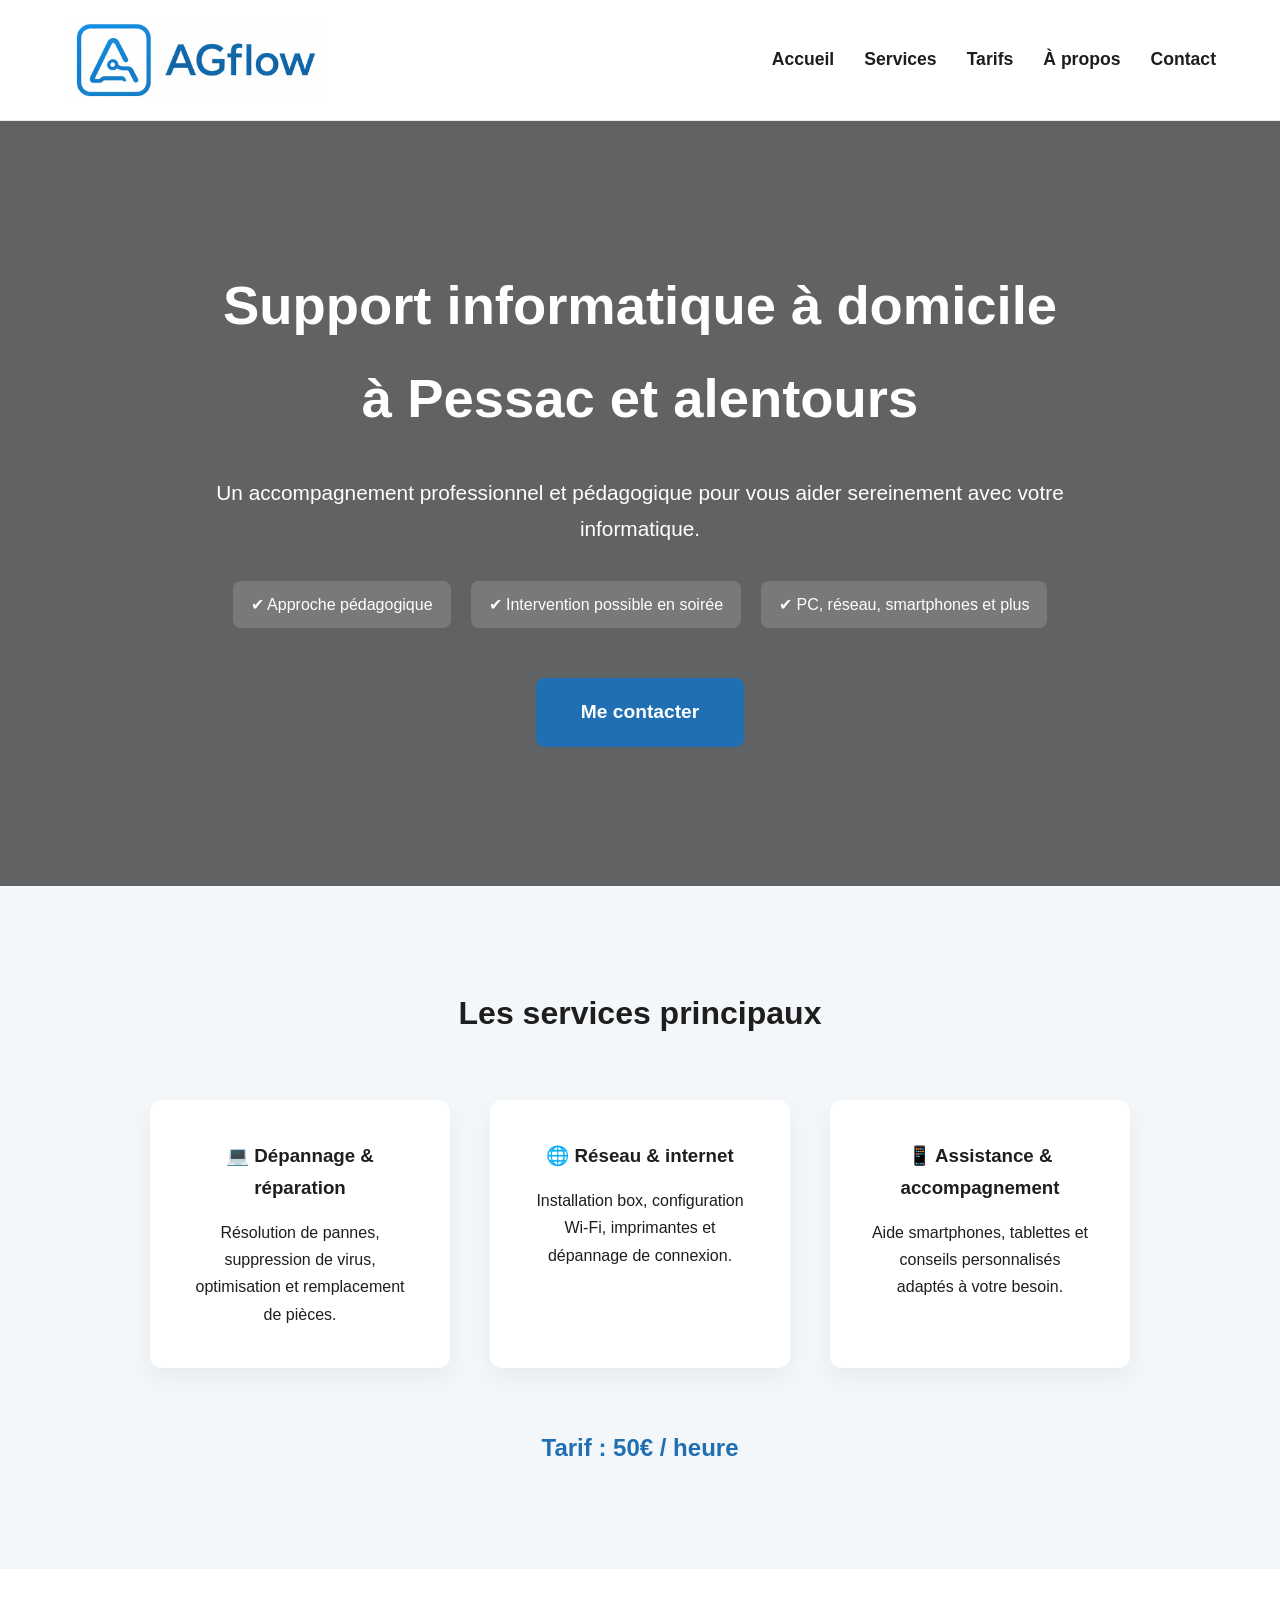
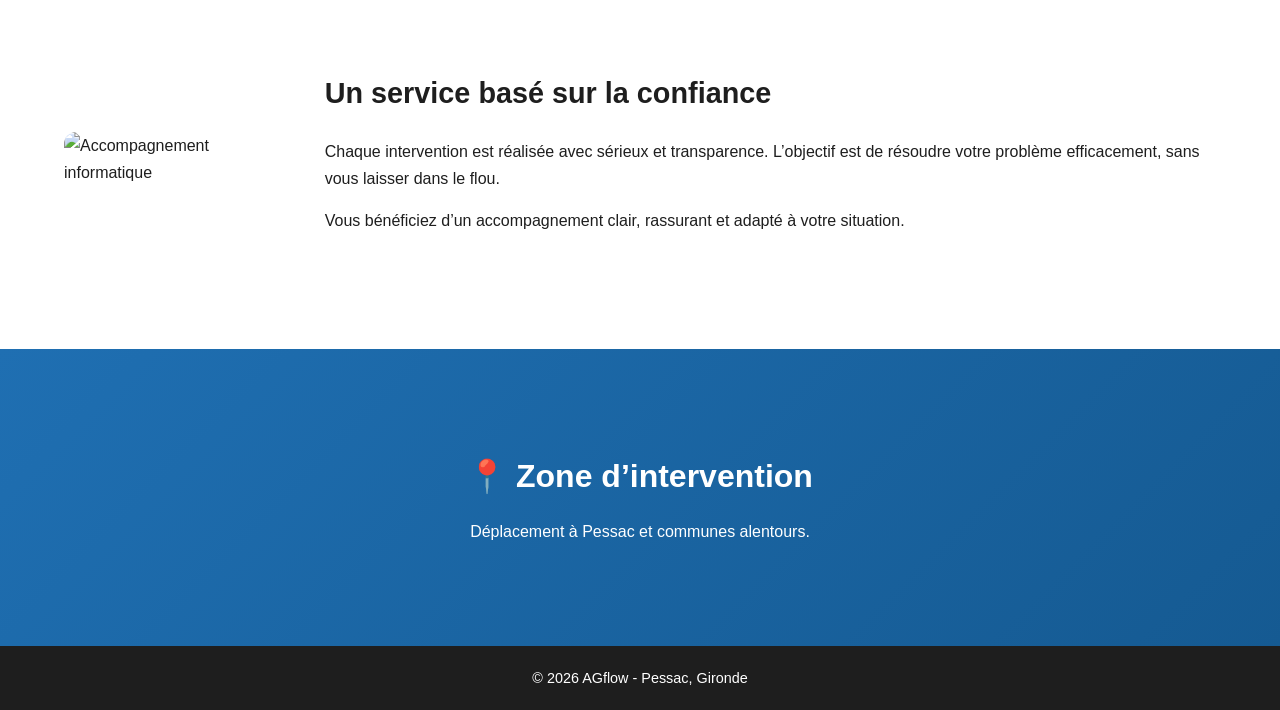
==== index.html @ 32056ce8 "update" ====
<!DOCTYPE html>
<html lang="fr">
<head>
    <meta charset="UTF-8">
    <title>AGflow - Support informatique à Pessac et alentours</title>
    <meta name="description" content="Support informatique à domicile à Pessac et alentours. Dépannage, assistance, réseau et accompagnement personnalisé.">
    <meta name="viewport" content="width=device-width, initial-scale=1.0">
    <link rel="stylesheet" href="css/style.css">
</head>
<body>

<header>
    <div class="container">
        <img src="images/logo.png" alt="Logo AGflow" class="logo">
        <nav>
            <a href="index.html">Accueil</a>
            <a href="services.html">Services</a>
            <a href="tarifs.html">Tarifs</a>
            <a href="a-propos.html">À propos</a>
            <a href="contact.html">Contact</a>
        </nav>
    </div>
</header>

<main>

<section class="hero-home">
    <div class="container hero-content">
        <div class="hero-text">
            <h1>Support informatique à domicile<br>à Pessac et alentours</h1>

            <p>
                Un accompagnement professionnel et pédagogique
                pour vous aider sereinement avec votre informatique.
            </p>

            <div class="hero-points">
                <span>✔ Approche pédagogique</span>
                <span>✔ Intervention possible en soirée</span>
                <span>✔ PC, réseau, smartphones et plus</span>
            </div>

            <a href="contact.html" class="btn">Me contacter</a>
        </div>
    </div>
</section>

<section class="home-services">
    <div class="container">
        <h2>Les services principaux</h2>

        <div class="cards">
            <div class="card">
                <h3>💻 Dépannage & réparation</h3>
                <p>Résolution de pannes, suppression de virus, optimisation et remplacement de pièces.</p>
            </div>

            <div class="card">
                <h3>🌐 Réseau & internet</h3>
                <p>Installation box, configuration Wi-Fi, imprimantes et dépannage de connexion.</p>
            </div>

            <div class="card">
                <h3>📱 Assistance & accompagnement</h3>
                <p>Aide smartphones, tablettes et conseils personnalisés adaptés à votre besoin.</p>
            </div>
        </div>

        <p class="tarif-home">Tarif : 50€ / heure</p>
    </div>
</section>

<section class="home-pedagogie">
    <div class="container pedagogie-content">

        <div class="pedagogie-image">
            <img src="images/explication.png" alt="Accompagnement informatique">
        </div>

        <div class="pedagogie-text">
            <h2>Un service basé sur la confiance</h2>

            <p>
                Chaque intervention est réalisée avec sérieux et transparence.
                L’objectif est de résoudre votre problème efficacement,
                sans vous laisser dans le flou.
            </p>

            <p>
                Vous bénéficiez d’un accompagnement clair,
                rassurant et adapté à votre situation.
            </p>
        </div>

    </div>
</section>

<section class="home-zone">
    <div class="container">
        <h2>📍 Zone d’intervention</h2>
        <p>Déplacement à Pessac et communes alentours.</p>
    </div>
</section>

</main>

<footer>
    <div class="container">
        <p>© 2026 AGflow - Pessac, Gironde</p>
    </div>
</footer>

</body>
</html>
---- css/style.css ----
/* ===================================== */
/* RESET */
/* ===================================== */

* {
    margin: 0;
    padding: 0;
    box-sizing: border-box;
}

/* ===================================== */
/* VARIABLES */
/* ===================================== */

:root {
    --primary: #1f6fb2;
    --primary-dark: #155a92;
    --dark: #1e1e1e;
    --light: #ffffff;
    --gray: #f4f7fa;
}

/* ===================================== */
/* GLOBAL */
/* ===================================== */

body {
    font-family: Arial, Helvetica, sans-serif;
    background-color: var(--gray);
    color: var(--dark);
    line-height: 1.7;
}

.container {
    width: 90%;
    max-width: 1200px;
    margin: auto;
}

section {
    padding: 100px 0;
}

/* ===================================== */
/* HEADER */
/* ===================================== */

header {
    background: white;
    border-bottom: 1px solid #eaeaea;
    position: sticky;
    top: 0;
    z-index: 1000;
}

header .container {
    display: flex;
    justify-content: space-between;
    align-items: center;
    padding: 20px 0;
}

.logo {
    height: 80px;
    transition: transform 0.3s ease;
}

.logo:hover {
    transform: scale(1.05);
}

nav {
    display: flex;
    gap: 30px;
}

nav a {
    text-decoration: none;
    color: var(--dark);
    font-weight: 600;
    font-size: 1.1rem;
}

nav a:hover {
    color: var(--primary);
}

/* ===================================== */
/* HERO ACCUEIL */
/* ===================================== */

.hero-home {
    background: url("../images/bureau.png") center/cover no-repeat;
    min-height: 85vh;
    display: flex;
    align-items: center;
    justify-content: center;
    text-align: center;
    position: relative;
    color: white;
}

.hero-home::before {
    content: "";
    position: absolute;
    inset: 0;
    background: rgba(0,0,0,0.6);
}

.hero-content {
    position: relative;
    z-index: 2;
    max-width: 900px;
}

.hero-text h1 {
    font-size: 3.4rem;
    font-weight: 700;
    margin-bottom: 30px;
}

.hero-text p {
    font-size: 1.3rem;
    margin-bottom: 35px;
}

.hero-points {
    display: flex;
    justify-content: center;
    gap: 20px;
    flex-wrap: wrap;
    margin-bottom: 50px;
}

.hero-points span {
    background: rgba(255,255,255,0.15);
    padding: 10px 18px;
    border-radius: 8px;
    font-weight: 500;
}

/* ===================================== */
/* BOUTON */
/* ===================================== */

.btn {
    display: inline-block;
    background: var(--primary);
    color: white;
    padding: 18px 45px;
    border-radius: 8px;
    text-decoration: none;
    font-size: 1.2rem;
    font-weight: bold;
    transition: 0.3s ease;
}

.btn:hover {
    background: var(--primary-dark);
}

/* ===================================== */
/* SERVICES ACCUEIL */
/* ===================================== */

.home-services {
    text-align: center;
}

.home-services h2 {
    margin-bottom: 60px;
    font-size: 2rem;
}

.cards {
    display: flex;
    justify-content: center;
    gap: 40px;
    flex-wrap: wrap;
}

.card {
    background: white;
    padding: 40px;
    border-radius: 12px;
    width: 300px;
    box-shadow: 0 10px 25px rgba(0,0,0,0.05);
    transition: 0.3s;
}

.card:hover {
    transform: translateY(-5px);
}

.card h3 {
    margin-bottom: 15px;
}

/* TARIF */

.tarif-home {
    margin-top: 60px;
    font-size: 1.5rem;
    font-weight: bold;
    color: var(--primary);
}

/* ===================================== */
/* PAGE SERVICES */
/* ===================================== */

.services-hero {
    text-align: center;
}

.services-grid {
    display: grid;
    grid-template-columns: repeat(2, 1fr);
    gap: 60px;
}

.service-card {
    background: white;
    padding: 40px;
    border-radius: 12px;
    box-shadow: 0 10px 25px rgba(0,0,0,0.05);
}

.service-card h2 {
    color: var(--primary);
    margin-bottom: 20px;
}

.service-card ul {
    padding-left: 20px;
}

.service-card li {
    margin-bottom: 10px;
}

/* ===================================== */
/* PAGE TARIFS */
/* ===================================== */

.tarif-box {
    background: white;
    padding: 50px;
    border-radius: 12px;
    box-shadow: 0 10px 25px rgba(0,0,0,0.05);
    margin-bottom: 50px;
}

.tarif-box h2 {
    color: var(--primary);
    margin-bottom: 20px;
}

.price {
    font-size: 2.2rem;
    font-weight: bold;
    margin-bottom: 15px;
}

/* ===================================== */
/* PEDAGOGIE */
/* ===================================== */

.home-pedagogie {
    background: white;
}

.pedagogie-content {
    display: flex;
    align-items: center;
    gap: 60px;
}

.pedagogie-image img {
    width: 100%;
    border-radius: 12px;
}

.pedagogie-text h2 {
    margin-bottom: 20px;
    font-size: 1.8rem;
}

.pedagogie-text p {
    margin-bottom: 15px;
}

/* ===================================== */
/* ZONE */
/* ===================================== */

.home-zone {
    background: linear-gradient(135deg, #1f6fb2, #155a92);
    color: white;
    text-align: center;
}

.home-zone h2 {
    margin-bottom: 15px;
    font-size: 2rem;
}

/* ===================================== */
/* FOOTER */
/* ===================================== */

footer {
    background: var(--dark);
    color: white;
    text-align: center;
    padding: 20px 0;
    font-size: 0.9rem;
}

/* ===================================== */
/* RESPONSIVE */
/* ===================================== */

@media (max-width: 900px) {

    .pedagogie-content {
        flex-direction: column;
    }

    .services-grid {
        grid-template-columns: 1fr;
    }

    .hero-text h1 {
        font-size: 2.4rem;
    }

}
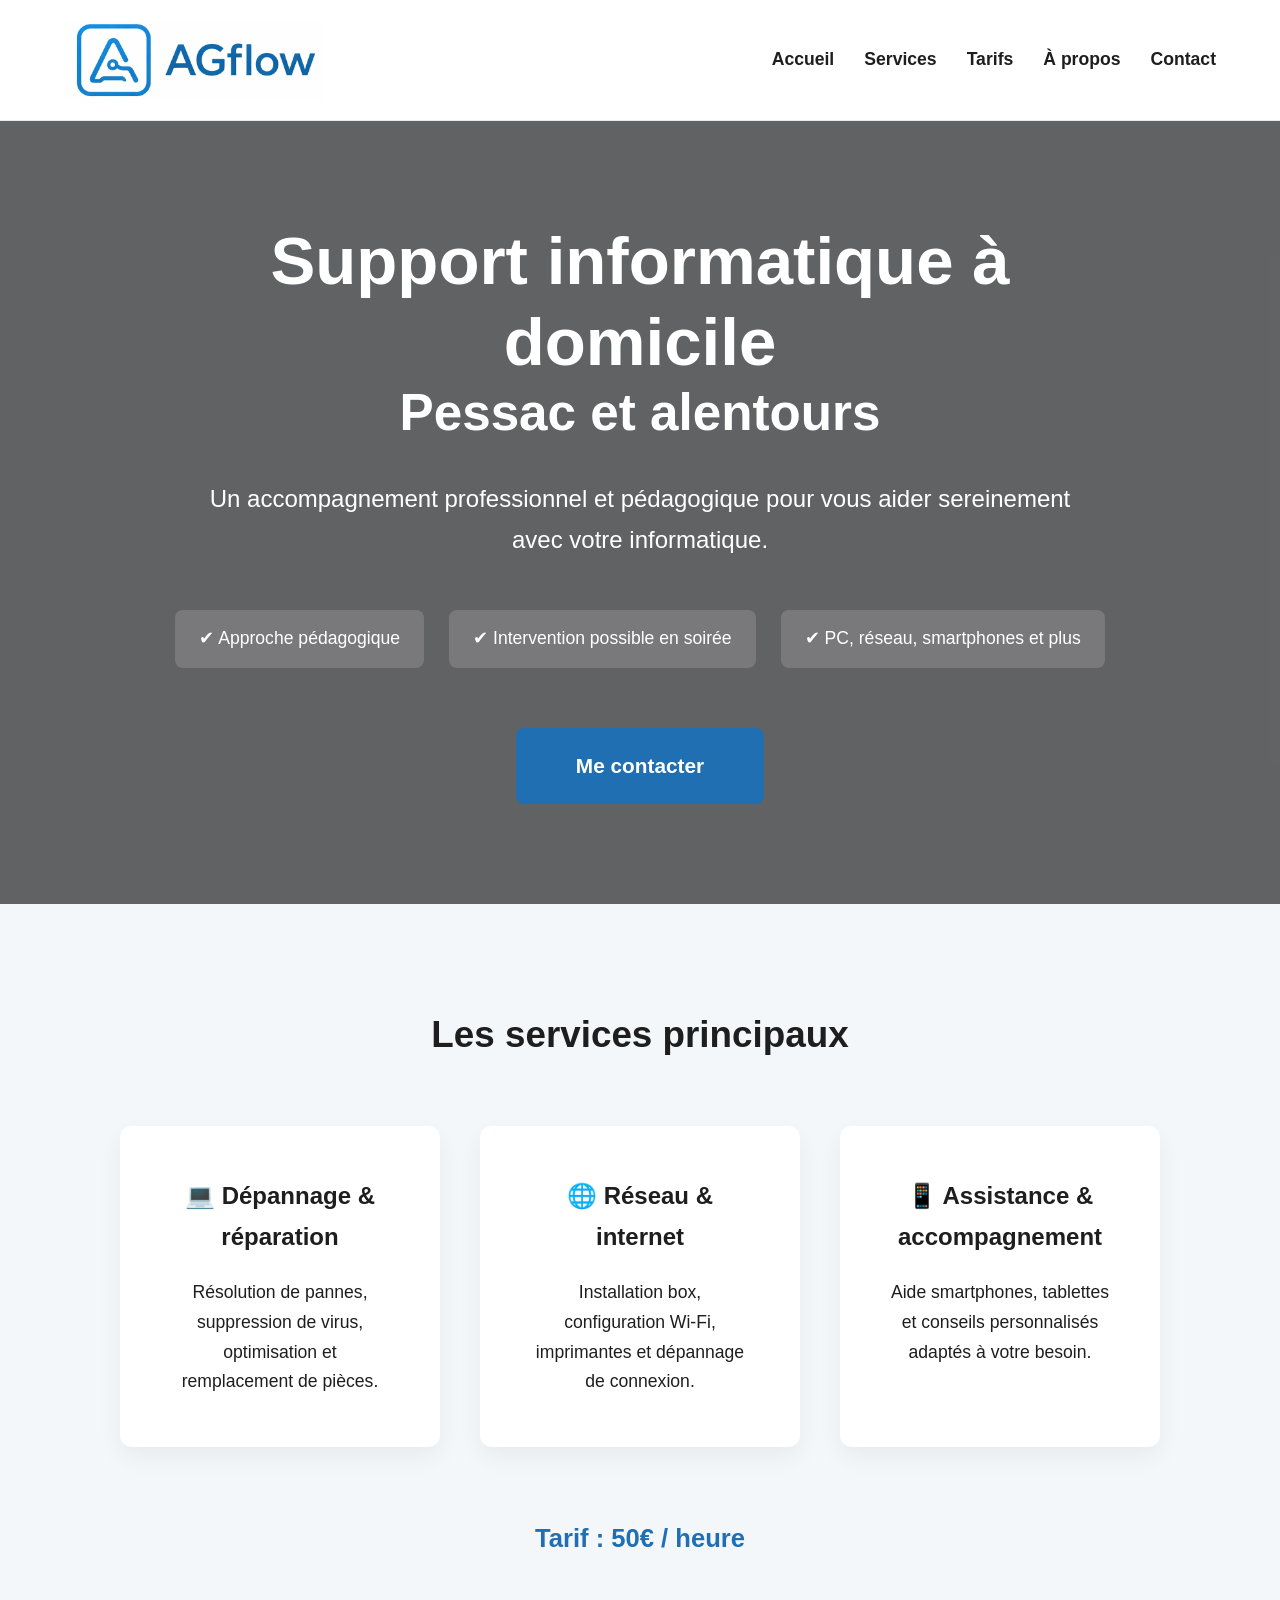
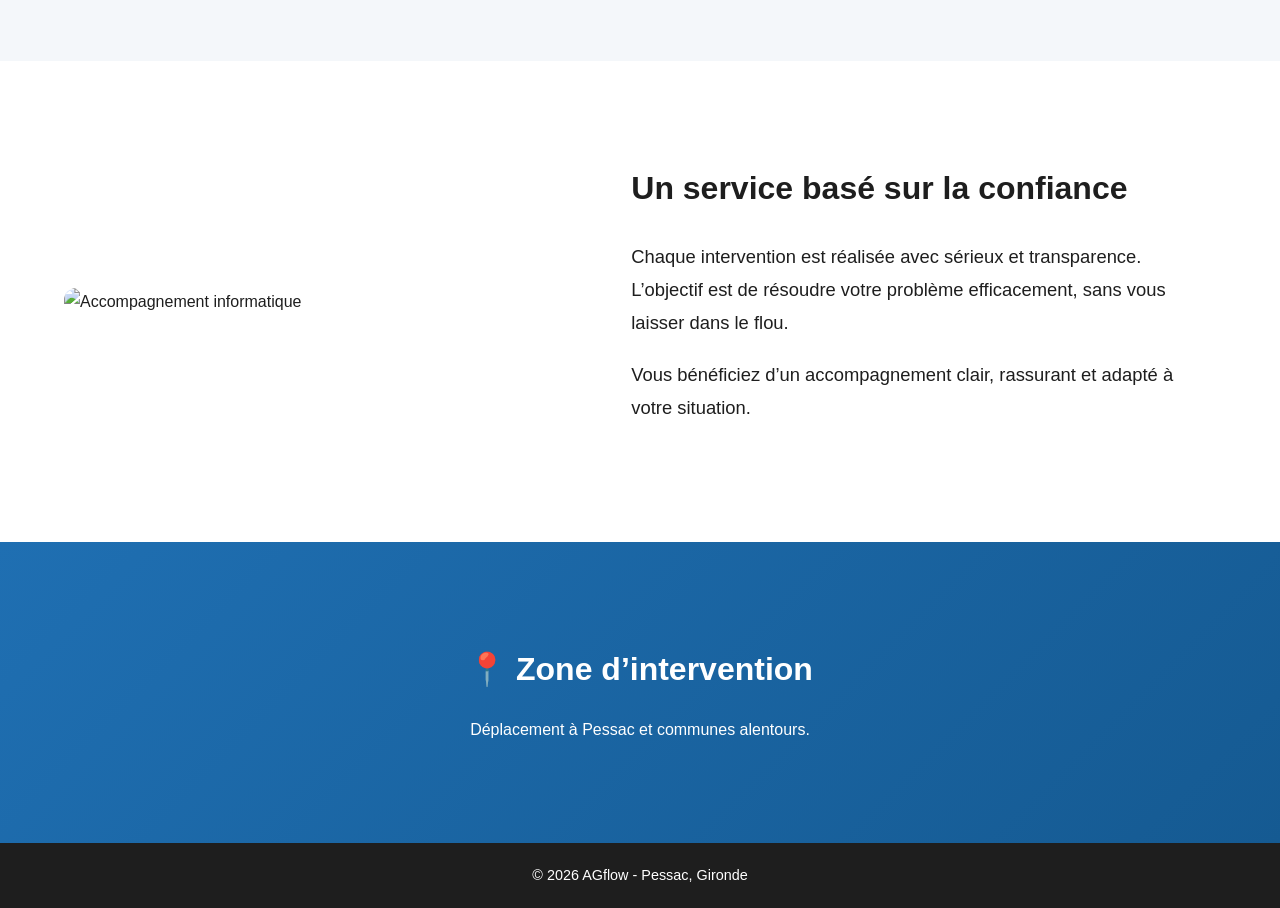
==== commit d8bd4077: "amélio" ====
--- a/index.html
+++ b/index.html
@@ -27,7 +27,10 @@
 <section class="hero-home">
     <div class="container hero-content">
         <div class="hero-text">
-            <h1>Support informatique à domicile<br>à Pessac et alentours</h1>
+            <h1>
+				Support informatique à domicile<br>
+				<span class="hero-location">Pessac et alentours</span>
+			</h1>
 
             <p>
                 Un accompagnement professionnel et pédagogique
--- a/css/style.css
+++ b/css/style.css
@@ -24,11 +24,21 @@
 /* GLOBAL */
 /* ===================================== */
 
+html, body {
+    height: 100%;
+}
+
 body {
     font-family: Arial, Helvetica, sans-serif;
     background-color: var(--gray);
     color: var(--dark);
     line-height: 1.7;
+    display: flex;
+    flex-direction: column;
+}
+
+main {
+    flex: 1;
 }
 
 .container {
@@ -110,32 +120,42 @@
 .hero-content {
     position: relative;
     z-index: 2;
+    max-width: 1000px;
+}
+
+.hero-text h1 {
+    font-size: 4.2rem;
+    font-weight: 700;
+    line-height: 1.2;
+    margin-bottom: 35px;
+}
+
+.hero-location {
+    display: block;
+    font-size: 3.2rem;
+}
+
+.hero-text p {
+    font-size: 1.5rem;
     max-width: 900px;
-}
-
-.hero-text h1 {
-    font-size: 3.4rem;
-    font-weight: 700;
-    margin-bottom: 30px;
-}
-
-.hero-text p {
-    font-size: 1.3rem;
-    margin-bottom: 35px;
-}
+    margin: 0 auto 50px;
+}
+
+/* Points */
 
 .hero-points {
     display: flex;
     justify-content: center;
-    gap: 20px;
+    gap: 25px;
     flex-wrap: wrap;
-    margin-bottom: 50px;
+    margin-bottom: 60px;
 }
 
 .hero-points span {
     background: rgba(255,255,255,0.15);
-    padding: 10px 18px;
+    padding: 14px 24px;
     border-radius: 8px;
+    font-size: 1.1rem;
     font-weight: 500;
 }
 
@@ -147,10 +167,10 @@
     display: inline-block;
     background: var(--primary);
     color: white;
-    padding: 18px 45px;
+    padding: 20px 60px;
     border-radius: 8px;
     text-decoration: none;
-    font-size: 1.2rem;
+    font-size: 1.3rem;
     font-weight: bold;
     transition: 0.3s ease;
 }
@@ -168,8 +188,8 @@
 }
 
 .home-services h2 {
+    font-size: 2.3rem;
     margin-bottom: 60px;
-    font-size: 2rem;
 }
 
 .cards {
@@ -181,9 +201,9 @@
 
 .card {
     background: white;
-    padding: 40px;
+    padding: 50px;
     border-radius: 12px;
-    width: 300px;
+    width: 320px;
     box-shadow: 0 10px 25px rgba(0,0,0,0.05);
     transition: 0.3s;
 }
@@ -193,14 +213,19 @@
 }
 
 .card h3 {
-    margin-bottom: 15px;
+    font-size: 1.5rem;
+    margin-bottom: 20px;
+}
+
+.card p {
+    font-size: 1.1rem;
 }
 
 /* TARIF */
 
 .tarif-home {
-    margin-top: 60px;
-    font-size: 1.5rem;
+    margin-top: 70px;
+    font-size: 1.6rem;
     font-weight: bold;
     color: var(--primary);
 }
@@ -208,10 +233,6 @@
 /* ===================================== */
 /* PAGE SERVICES */
 /* ===================================== */
-
-.services-hero {
-    text-align: center;
-}
 
 .services-grid {
     display: grid;
@@ -273,21 +294,33 @@
 .pedagogie-content {
     display: flex;
     align-items: center;
-    gap: 60px;
+    gap: 80px;
+}
+
+.pedagogie-image {
+    flex: 1;
 }
 
 .pedagogie-image img {
     width: 100%;
+    max-height: 420px;
+    object-fit: cover;
     border-radius: 12px;
 }
 
+.pedagogie-text {
+    flex: 1.2;
+}
+
 .pedagogie-text h2 {
-    margin-bottom: 20px;
-    font-size: 1.8rem;
+    font-size: 2rem;
+    margin-bottom: 25px;
 }
 
 .pedagogie-text p {
-    margin-bottom: 15px;
+    font-size: 1.15rem;
+    line-height: 1.8;
+    margin-bottom: 18px;
 }
 
 /* ===================================== */
@@ -301,8 +334,8 @@
 }
 
 .home-zone h2 {
-    margin-bottom: 15px;
     font-size: 2rem;
+    margin-bottom: 20px;
 }
 
 /* ===================================== */
@@ -332,7 +365,7 @@
     }
 
     .hero-text h1 {
-        font-size: 2.4rem;
+        font-size: 2.6rem;
     }
 
 }
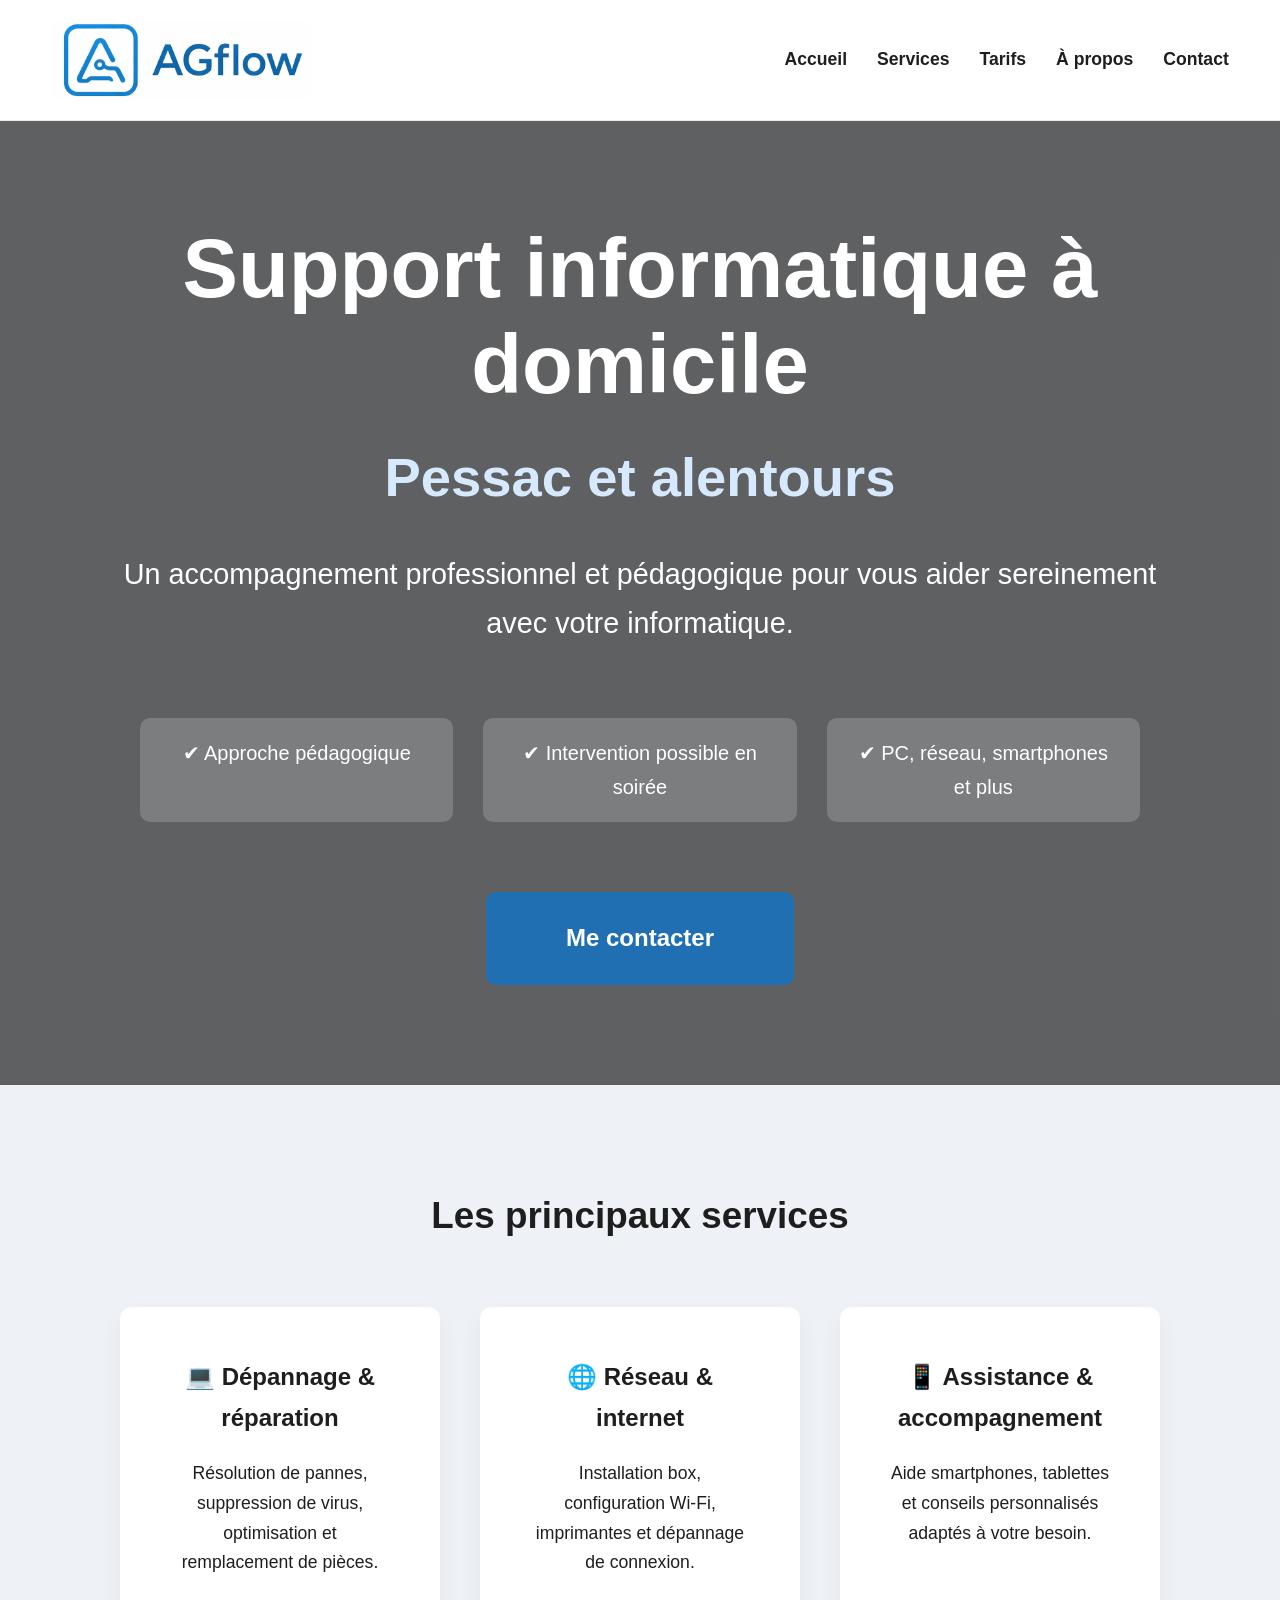
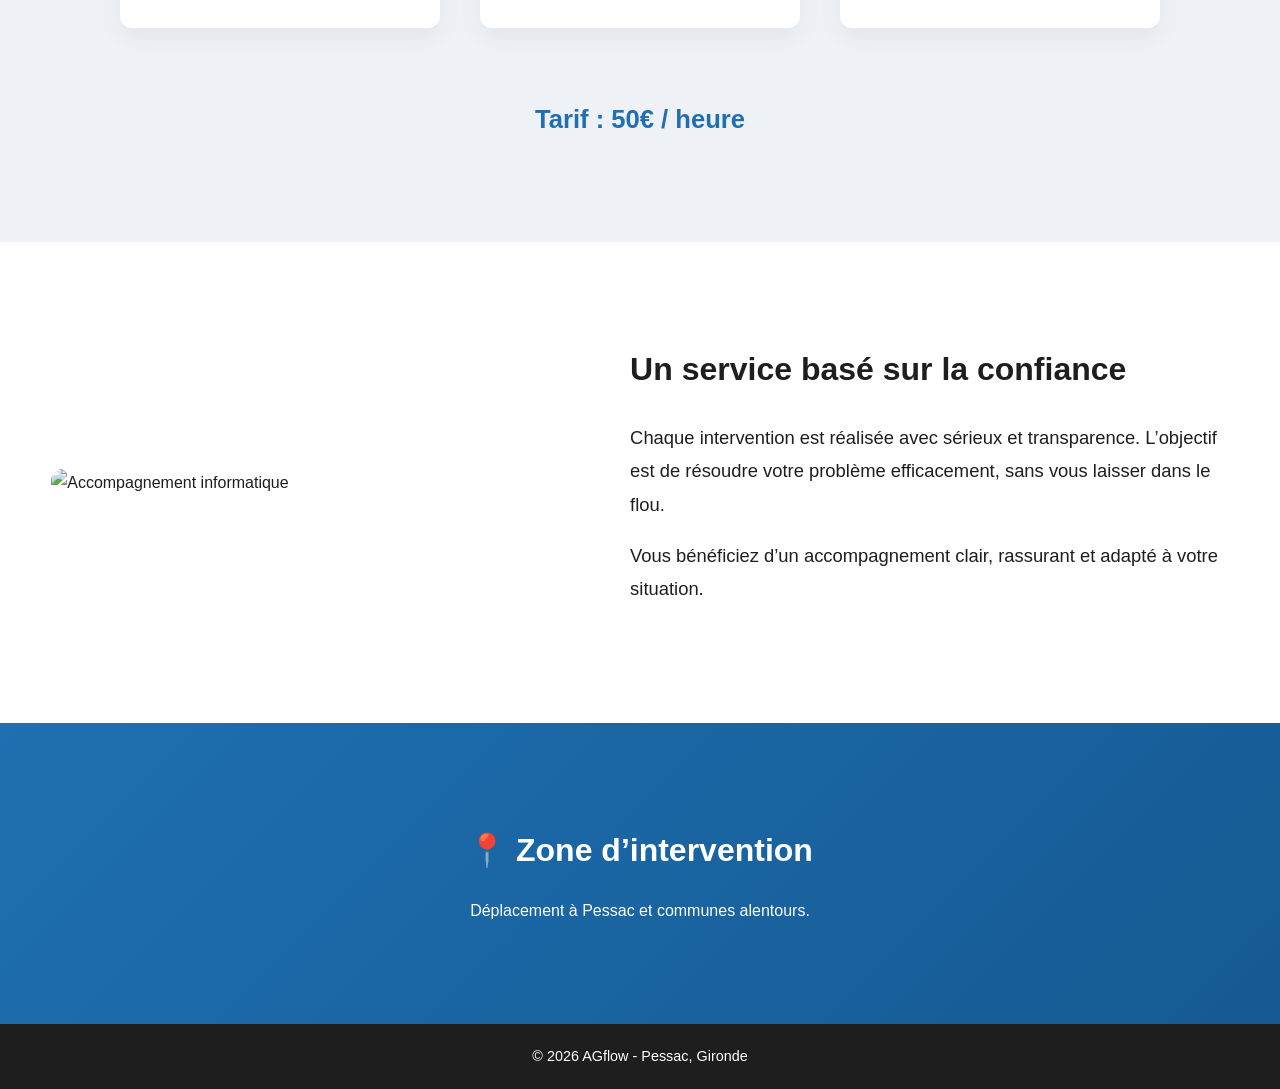
==== commit 14598011: "favicon" ====
--- a/index.html
+++ b/index.html
@@ -6,6 +6,7 @@
     <meta name="description" content="Support informatique à domicile à Pessac et alentours. Dépannage, assistance, réseau et accompagnement personnalisé.">
     <meta name="viewport" content="width=device-width, initial-scale=1.0">
     <link rel="stylesheet" href="css/style.css">
+	<link rel="icon" href="/favicon.ico" type="image/x-icon">
 </head>
 <body>
 
@@ -50,7 +51,7 @@
 
 <section class="home-services">
     <div class="container">
-        <h2>Les services principaux</h2>
+        <h2>Les principaux services</h2>
 
         <div class="cards">
             <div class="card">
--- a/css/style.css
+++ b/css/style.css
@@ -24,13 +24,17 @@
 /* GLOBAL */
 /* ===================================== */
 
+html {
+    scroll-behavior: smooth;
+}
+
 html, body {
     height: 100%;
 }
 
 body {
     font-family: Arial, Helvetica, sans-serif;
-    background-color: var(--gray);
+    background: #eef2f7;
     color: var(--dark);
     line-height: 1.7;
     display: flex;
@@ -42,8 +46,8 @@
 }
 
 .container {
-    width: 90%;
-    max-width: 1200px;
+    width: 92%;
+    max-width: 1400px;
     margin: auto;
 }
 
@@ -120,43 +124,54 @@
 .hero-content {
     position: relative;
     z-index: 2;
-    max-width: 1000px;
+    max-width: 1100px;
+    margin: 0 auto;
+    display: flex;
+    flex-direction: column;
+    align-items: center;
 }
 
 .hero-text h1 {
-    font-size: 4.2rem;
-    font-weight: 700;
-    line-height: 1.2;
-    margin-bottom: 35px;
+    font-size: 5.2rem;
+    font-weight: 800;
+    line-height: 1.15;
+    margin-bottom: 40px; /* plus d’espace sous le premier bloc */
 }
 
 .hero-location {
     display: block;
-    font-size: 3.2rem;
+    font-size: 3.4rem;
+    font-weight: 600;
+    color: #d6e9ff;
+    margin-top: 15px;
+    margin-top: 35px; /* espace entre bloc 2 et bloc 3 */
 }
 
 .hero-text p {
-    font-size: 1.5rem;
-    max-width: 900px;
-    margin: 0 auto 50px;
+    font-size: 1.8rem;
+    max-width: 1100px;
+    margin: 0 auto 70px; /* plus d’espace avant les cases */
 }
 
 /* Points */
 
 .hero-points {
-    display: flex;
-    justify-content: center;
-    gap: 25px;
-    flex-wrap: wrap;
-    margin-bottom: 60px;
+    display: grid;
+    grid-template-columns: repeat(3, 1fr);
+    gap: 30px;
+    width: 100%;
+    max-width: 1000px;
+    margin: 0 auto 70px;
 }
 
 .hero-points span {
-    background: rgba(255,255,255,0.15);
-    padding: 14px 24px;
-    border-radius: 8px;
-    font-size: 1.1rem;
+    background: rgba(255,255,255,0.18);
+    padding: 18px 30px;
+    border-radius: 10px;
+    font-size: 1.25rem;
     font-weight: 500;
+    text-align: center;
+    width: 100%;
 }
 
 /* ===================================== */
@@ -167,10 +182,10 @@
     display: inline-block;
     background: var(--primary);
     color: white;
-    padding: 20px 60px;
-    border-radius: 8px;
+    padding: 26px 80px;
+    border-radius: 10px;
     text-decoration: none;
-    font-size: 1.3rem;
+    font-size: 1.5rem;
     font-weight: bold;
     transition: 0.3s ease;
 }
@@ -234,6 +249,53 @@
 /* PAGE SERVICES */
 /* ===================================== */
 
+.services-hero {
+    padding: 120px 0 80px;
+    background: white;
+}
+
+.services-hero-inner {
+    display: flex;
+    align-items: center;
+    gap: 80px;
+}
+
+.services-hero-text {
+    flex: 1;
+}
+
+.services-hero-text h1 {
+    font-size: 3rem;
+    margin-bottom: 25px;
+}
+
+.services-hero-text p {
+    font-size: 1.2rem;
+    margin-bottom: 15px;
+}
+
+.services-hero-text .small-note {
+    font-size: 1.15rem;
+    font-weight: 500;
+    margin-top: 10px;
+    opacity: 0.6;
+    letter-spacing: 0.5px;
+}
+
+.services-hero-image {
+    flex: 1;
+    display: flex;
+    justify-content: center;
+}
+
+.services-hero-image img {
+    width: 100%;
+    max-width: 520px;
+    height: auto;
+    border-radius: 12px;
+    object-fit: cover;
+}
+
 .services-grid {
     display: grid;
     grid-template-columns: repeat(2, 1fr);
@@ -260,27 +322,487 @@
     margin-bottom: 10px;
 }
 
+.services-extra {
+    background: linear-gradient(135deg, #1f6fb2, #155a92);
+    color: white;
+    padding: 80px 0;
+    text-align: center;
+    margin-top: 100px;
+}
+
+.services-extra h2 {
+    font-size: 2.2rem;
+    margin-bottom: 20px;
+}
+
+.services-extra p {
+    font-size: 1.2rem;
+    margin-bottom: 30px;
+}
+
+.services-extra .btn {
+    background: white;
+    color: var(--primary);
+    padding: 22px 70px;
+    font-size: 1.3rem;
+    border-radius: 10px;
+    font-weight: bold;
+    box-shadow: 0 10px 25px rgba(0,0,0,0.15);
+    transition: 0.3s ease;
+}
+
+.services-extra .btn:hover {
+    background: #f0f4f8;
+    transform: translateY(-3px);
+}
+
 /* ===================================== */
 /* PAGE TARIFS */
 /* ===================================== */
 
+/* HERO TARIFS */
+
+.tarifs-main {
+    padding: 40px 0 20px;
+}
+
+.tarifs-hero {
+    text-align: center;
+    padding: 120px 0 80px;
+    background: linear-gradient(to bottom, #f4f7fa 0%, #ffffff 100%);
+}
+
+/* Ligne décorative plus large et plus élégante */
+
+.tarifs-hero h1 {
+    position: relative;
+    font-size: 3.2rem; /* on force la vraie taille */
+    margin-bottom: 20px;
+}
+
+/* Ligne décorative */
+.tarifs-hero h1::after {
+    content: "";
+    display: block;
+    width: 500px;      /* largeur fixe élégante */
+    max-width: 80%;    /* responsive */
+    height: 4px;
+    background: linear-gradient(90deg, var(--primary), var(--primary-dark));
+    margin: 25px auto 0;
+    border-radius: 3px;
+}
+
+.tarifs-hero p {
+    font-size: 1.25rem;
+    opacity: 0.7;
+}
+
+/* ZONE PRINCIPALE TARIFS */
+
 .tarif-box {
     background: white;
-    padding: 50px;
+    padding: 60px;
+    border-radius: 16px;
+    box-shadow: 0 15px 40px rgba(0,0,0,0.06);
+    max-width: 850px;
+    margin: 0 auto 60px;
+    transition: 0.3s ease;
+}
+
+.tarif-box:hover {
+    transform: translateY(-5px);
+}
+
+/* TITRES TARIFS */
+
+.tarif-box h2 {
+    font-size: 1.6rem;
+    margin-bottom: 25px;
+    color: var(--dark);
+}
+
+/* PRIX */
+
+.price {
+    font-size: 4rem;
+    font-weight: 800;
+    color: var(--primary);
+    margin-bottom: 15px;
+}
+
+.price span {
+    font-size: 1.4rem;
+    font-weight: 500;
+    color: var(--dark);
+}
+
+.sub-price {
+    font-size: 1.1rem;
+    opacity: 0.6;
+    margin-bottom: 15px;
+}
+
+.tarif-note {
+    font-size: 1rem;
+    opacity: 0.7;
+}
+
+/* TEXTE DÉPLACEMENT */
+
+.tarif-box p {
+    font-size: 1.1rem;
+    line-height: 1.6;
+}
+
+/* CTA TARIFS */
+
+.tarifs-extra {
+    background: linear-gradient(135deg, #1f6fb2, #155a92);
+    color: white;
+    text-align: center;
+    padding: 100px 0;
+    margin-top: 100px;
+}
+
+.tarifs-extra h2 {
+    font-size: 2.2rem;
+    margin-bottom: 25px;
+}
+
+.tarifs-extra p {
+    font-size: 1.25rem;
+    margin-bottom: 40px;
+}
+
+.tarifs-extra .btn {
+    background: white;
+    color: var(--primary);
+    padding: 24px 70px;
+    font-size: 1.3rem;
     border-radius: 12px;
-    box-shadow: 0 10px 25px rgba(0,0,0,0.05);
-    margin-bottom: 50px;
-}
-
-.tarif-box h2 {
+    font-weight: bold;
+    box-shadow: 0 15px 35px rgba(0,0,0,0.15);
+    transition: 0.3s ease;
+}
+
+.tarifs-extra .btn:hover {
+    background: #f0f4f8;
+    transform: translateY(-3px);
+}
+
+/* ========================= */
+/* HERO A Propos */
+/* ========================= */
+
+.about-hero {
+    position: relative;
+    height: 60vh;
+    background: url("../images/portable.png") center/cover no-repeat;
+    display: flex;
+    align-items: center;
+    justify-content: center;
+    color: white;
+    text-align: center;
+}
+
+.about-hero-overlay {
+    position: absolute;
+    inset: 0;
+    background: rgba(0,0,0,0.6);
+}
+
+.about-hero-content {
+    position: relative;
+    z-index: 2;
+}
+
+.about-hero h1 {
+    font-size: 4.8rem;
+    font-weight: 800;
+    letter-spacing: 1px;
+}
+
+.about-hero p {
+    font-size: 1.6rem;
+    margin-top: 15px;
+    opacity: 0.95;
+}
+
+/* ========================= */
+/* HERO CONTACT */
+/* ========================= */
+
+.contact-hero {
+    position: relative;
+    height: 73vh;
+    overflow: hidden;
+}
+
+.contact-hero-img {
+    position: absolute;
+    width: 100%;
+    height: 100%;
+    object-fit: cover;
+    object-position: center 75%;
+}
+
+.contact-hero-overlay {
+    position: absolute;
+    inset: 0;
+    background: rgba(0,0,0,0.45);
+}
+
+.contact-hero-content {
+    position: relative;
+    z-index: 2;
+    height: 80%;
+    display: flex;
+    flex-direction: column;
+    justify-content: center;
+    align-items: center;
+    color: white;
+    text-align: center;
+}
+
+.contact-hero h1 {
+    font-size: 5rem;
+}
+
+.contact-hero p {
+    font-size: 1.4rem;
+    margin-top: 15px;
+}
+
+/* ========================= */
+/* CONTACT PAGE */
+/* ========================= */
+
+.contact-section {
+    padding: 100px 0;
+}
+
+.contact-grid {
+    display: flex;
+    gap: 80px;
+    align-items: flex-start;
+}
+
+.contact-info {
+    flex: 1;
+}
+
+#contact-infos {
+    scroll-margin-top: 210px;
+}
+
+.contact-info h2 {
+    margin-bottom: 30px;
+	font-size: 2.5rem;
+}
+
+.contact-info p {
+    margin-bottom: 25px;
+    font-size: 1.5rem;
+}
+
+.contact-info a {
     color: var(--primary);
+    text-decoration: none;
+}
+
+.contact-info a:hover {
+    text-decoration: underline;
+}
+
+.contact-map {
+    flex: 1;
+}
+
+.contact-hours {
+    padding: 120px 0;
+    background: url("../images/contact2.png") center/cover no-repeat;
+    position: relative;
+    color: white;
+}
+
+.contact-hours::before {
+    content: "";
+    position: absolute;
+    inset: 0;
+    background: rgba(0,0,0,0.6);
+}
+
+.contact-hours .container {
+    position: relative;
+    z-index: 2;
+}
+
+.hours-grid {
+    max-width: 500px;
+    margin: 50px auto 0;
+    display: grid;
+    grid-template-columns: 1fr 1fr;
+    gap: 15px;
+    font-size: 1.1rem;
+}
+
+.contact-social {
+    padding: 100px 0;
+    background: #f8fafc;
+}
+
+.social-links {
+    margin-top: 30px;
+    display: flex;
+    justify-content: center;
+    gap: 25px;
+}
+
+.social-links a {
+    padding: 12px 30px;
+    border-radius: 8px;
+    background: white;
+    text-decoration: none;
+    font-weight: 600;
+    color: var(--dark);
+    box-shadow: 0 5px 20px rgba(0,0,0,0.05);
+    transition: 0.3s ease;
+}
+
+.social-links a:hover {
+    background: var(--primary);
+    color: white;
+}
+
+/* Responsive */
+
+@media (max-width: 900px) {
+    .contact-grid {
+        flex-direction: column;
+    }
+}
+
+.about-cta .btn {
+    background: white;
+    color: var(--primary);
+    margin-top: 30px;
+    transition: all 0.3s ease;
+}
+
+.about-cta .btn:hover {
+    transform: translateY(-4px) scale(1.05);
+    box-shadow: 0 15px 35px rgba(0,0,0,0.2);
+    background: #f5f9ff;
+}
+
+.about-cta .cta-text {
     margin-bottom: 20px;
-}
-
-.price {
-    font-size: 2.2rem;
-    font-weight: bold;
-    margin-bottom: 15px;
+    font-size: 1.2rem;
+}
+
+/* ========================= */
+/* SECTIONS */
+/* ========================= */
+
+.about-section {
+    padding: 120px 0;
+}
+
+.about-grid {
+    display: flex;
+    align-items: center;
+    gap: 80px;
+}
+
+.about-grid.reverse {
+    flex-direction: row-reverse;
+}
+
+.about-text {
+    flex: 1;
+}
+
+.about-text h2 {
+    font-size: 2rem;
+    margin-bottom: 25px;
+}
+
+.about-text p {
+    margin-bottom: 20px;
+    font-size: 1.1rem;
+}
+
+.about-image {
+    flex: 1;
+}
+
+.about-image img {
+    width: 100%;
+    border-radius: 16px;
+    box-shadow: 0 20px 50px rgba(0,0,0,0.1);
+}
+
+section.contact-hero {
+    padding: 0;
+}
+
+/* ========================= */
+/* VALEURS */
+/* ========================= */
+
+.about-values {
+    padding: 120px 0;
+    text-align: center;
+}
+
+.values-grid {
+    display: flex;
+    justify-content: center;
+    gap: 40px;
+    margin-top: 60px;
+}
+
+.value-card {
+    background: white;
+    padding: 40px;
+    border-radius: 16px;
+    width: 280px;
+    box-shadow: 0 15px 40px rgba(0,0,0,0.05);
+    transition: 0.3s;
+}
+
+.value-card:hover {
+    transform: translateY(-5px);
+}
+
+/* ========================= */
+/* ANIMATIONS PREMIUM */
+/* ========================= */
+
+.reveal-left,
+.reveal-right,
+.reveal-up {
+    opacity: 0;
+    transition: 0.9s ease;
+}
+
+.reveal-left {
+    transform: translateX(-80px);
+}
+
+.reveal-right {
+    transform: translateX(80px);
+}
+
+.reveal-up {
+    transform: translateY(60px);
+}
+
+.reveal-left.active,
+.reveal-right.active,
+.reveal-up.active {
+    opacity: 1;
+    transform: translateX(0) translateY(0);
 }
 
 /* ===================================== */
@@ -348,6 +870,7 @@
     text-align: center;
     padding: 20px 0;
     font-size: 0.9rem;
+    margin-top: 0;   /* important */
 }
 
 /* ===================================== */
@@ -368,4 +891,46 @@
         font-size: 2.6rem;
     }
 
+    .services-hero-inner {
+        flex-direction: column;
+        text-align: center;
+        gap: 50px;
+    }
+	
+	.about-grid {
+    flex-direction: column;
+    gap: 40px;
+}
+
+}
+
+/* ========================= */
+/* FONDS SECTIONS A PROPOS */
+/* ========================= */
+
+.about-light {
+    background: #ffffff;
+}
+
+.about-soft {
+    background: #f8fafc;
+}
+
+.about-values {
+    background: #f1f5f9;
+}
+
+/* ========================= */
+/* CTA FINAL A PROPOS */
+/* ========================= */
+
+.about-cta {
+    background: linear-gradient(135deg, #1f6fb2, #155a92);
+    color: white;
+    padding: 100px 0;
+}
+
+.about-cta p {
+    font-size: 1.2rem;
+    opacity: 0.95;
 }
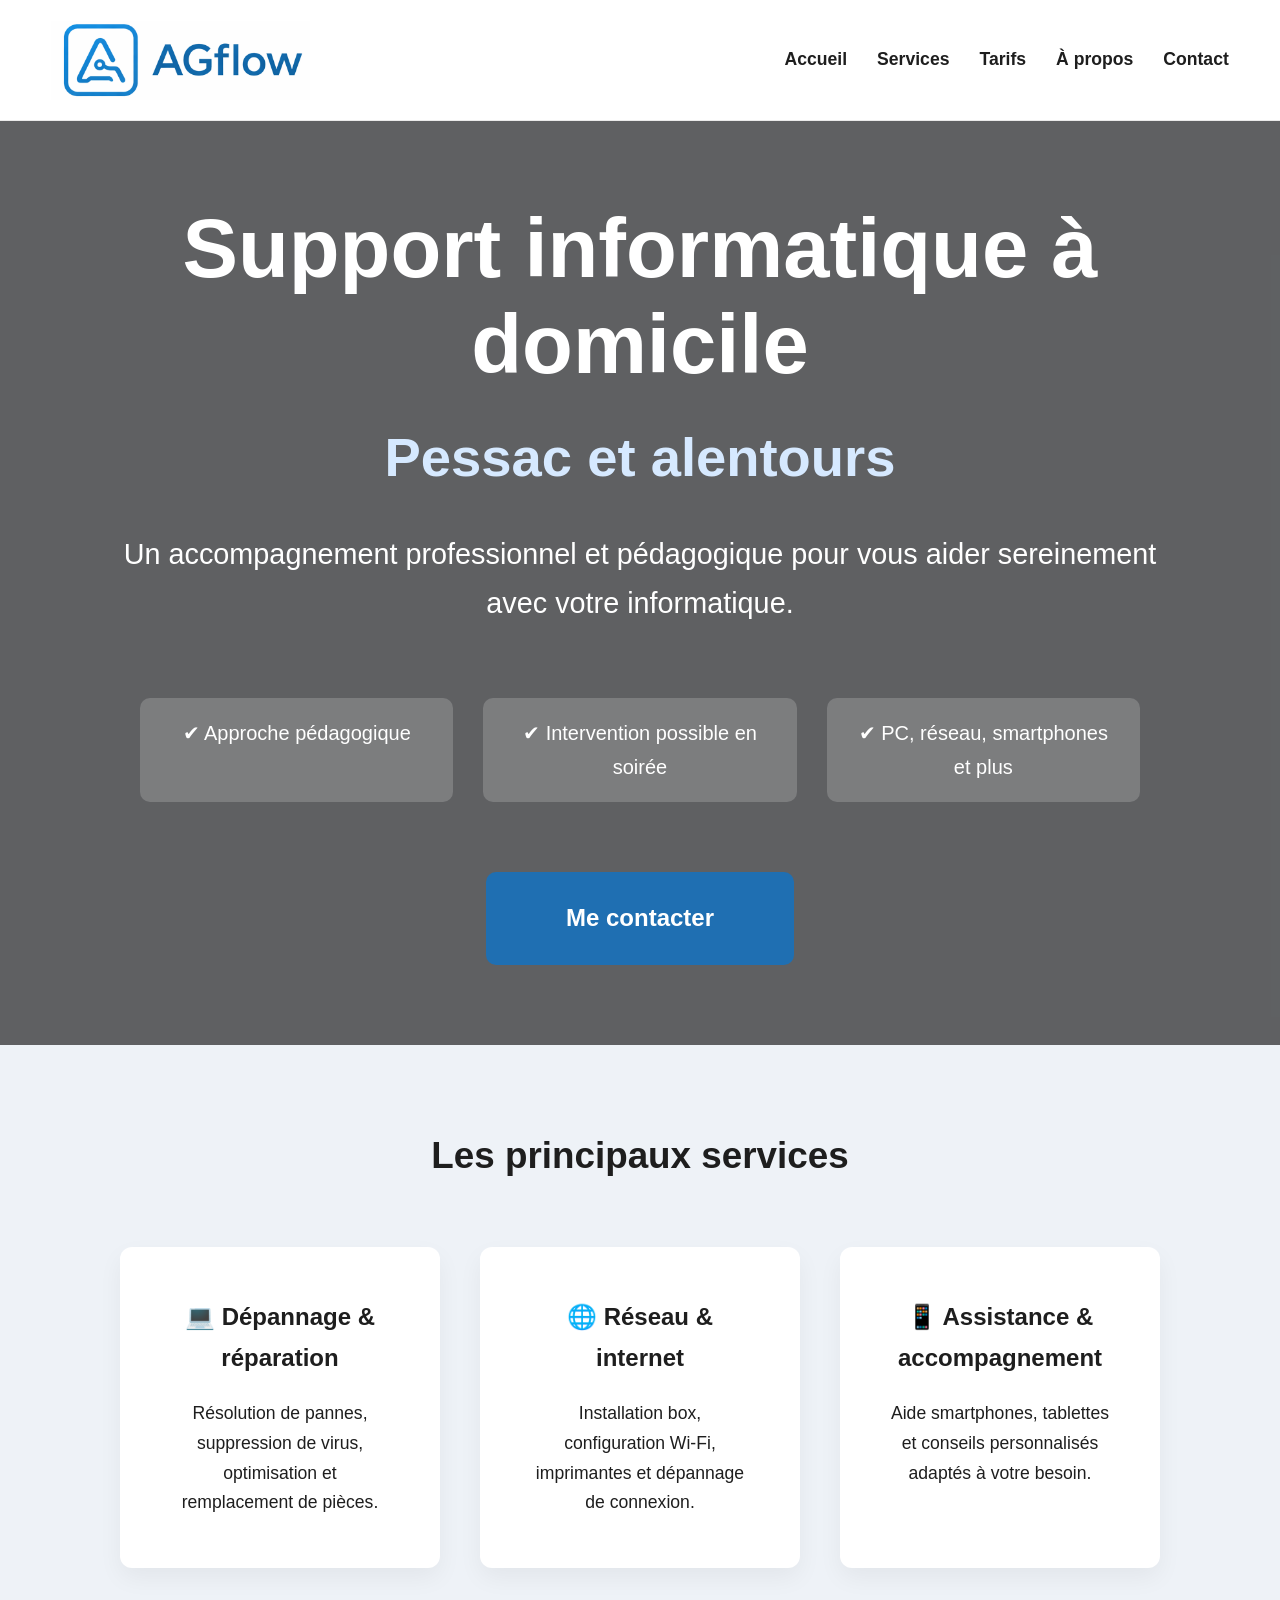
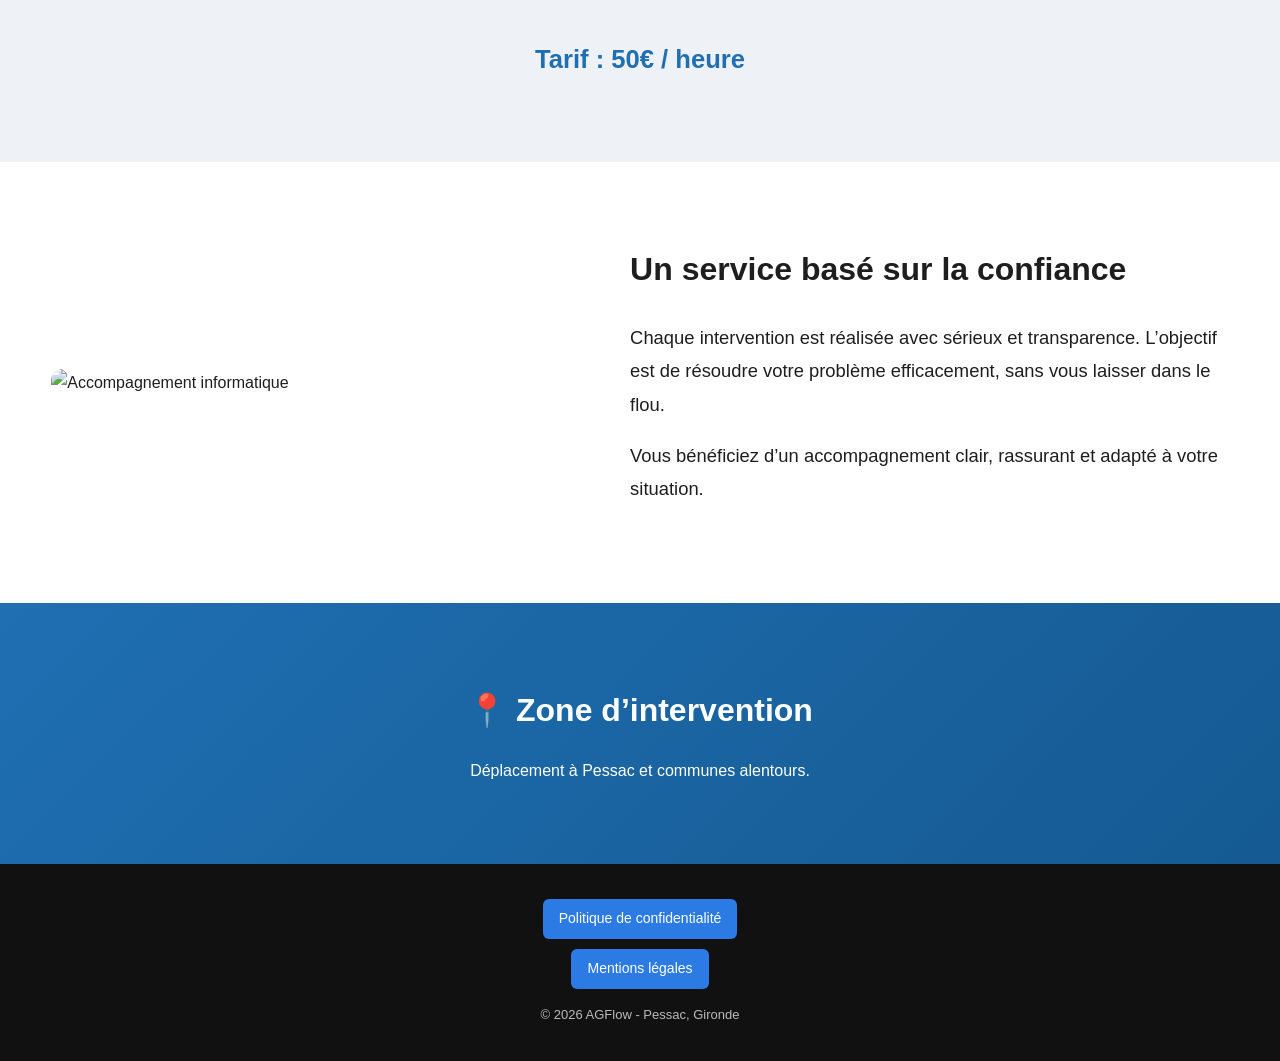
==== commit a7dcf11d: "politique de conf et mention légal" ====
--- a/index.html
+++ b/index.html
@@ -108,10 +108,24 @@
 
 </main>
 
-<footer>
-    <div class="container">
-        <p>© 2026 AGflow - Pessac, Gironde</p>
-    </div>
+<footer class="site-footer">
+
+<div class="footer-links">
+
+<a class="footer-btn" href="politique-confidentialite.html">
+Politique de confidentialité
+</a>
+
+<a class="footer-btn" href="mentions-legales.html">
+Mentions légales
+</a>
+
+</div>
+
+<p class="footer-copy">
+© 2026 AGFlow - Pessac, Gironde
+</p>
+
 </footer>
 
 </body>
--- a/css/style.css
+++ b/css/style.css
@@ -52,7 +52,7 @@
 }
 
 section {
-    padding: 100px 0;
+    padding: 80px 0;
 }
 
 /* ===================================== */
@@ -863,6 +863,42 @@
 /* ===================================== */
 /* FOOTER */
 /* ===================================== */
+.site-footer{
+background:#111;
+color:white;
+text-align:center;
+padding:35px 20px;
+margin-top:0px;
+}
+
+.footer-links{
+display:flex;
+flex-direction:column;
+align-items:center;
+gap:10px;
+margin-bottom:15px;
+}
+
+.footer-btn{
+display:inline-block;
+padding:8px 16px;
+border-radius:6px;
+color:white;
+background-color:#2c7be5;
+text-decoration:none;
+font-size:14px;
+transition:0.2s;
+}
+
+.footer-btn:hover{
+background: var(--primary-dark);
+color:white;
+}
+
+.footer-copy{
+font-size:13px;
+color:#bbb;
+}
 
 footer {
     background: var(--dark);
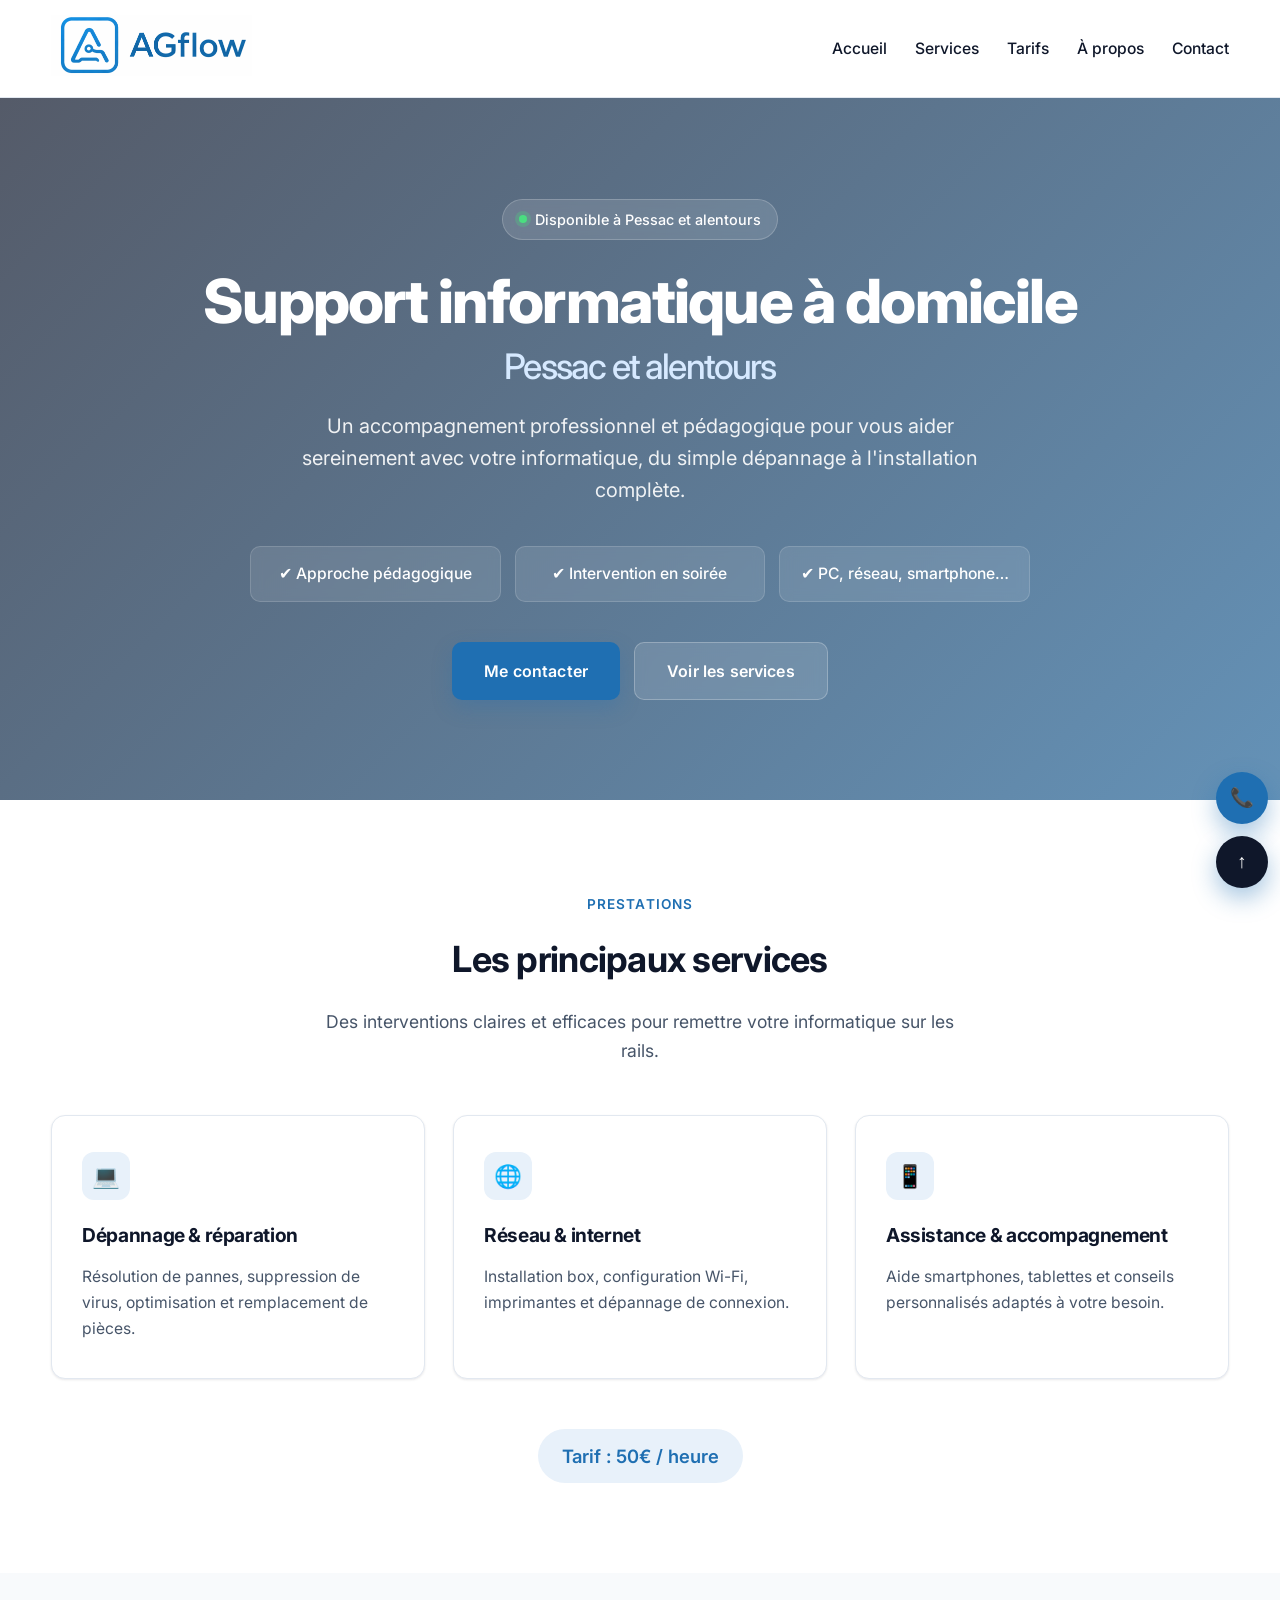
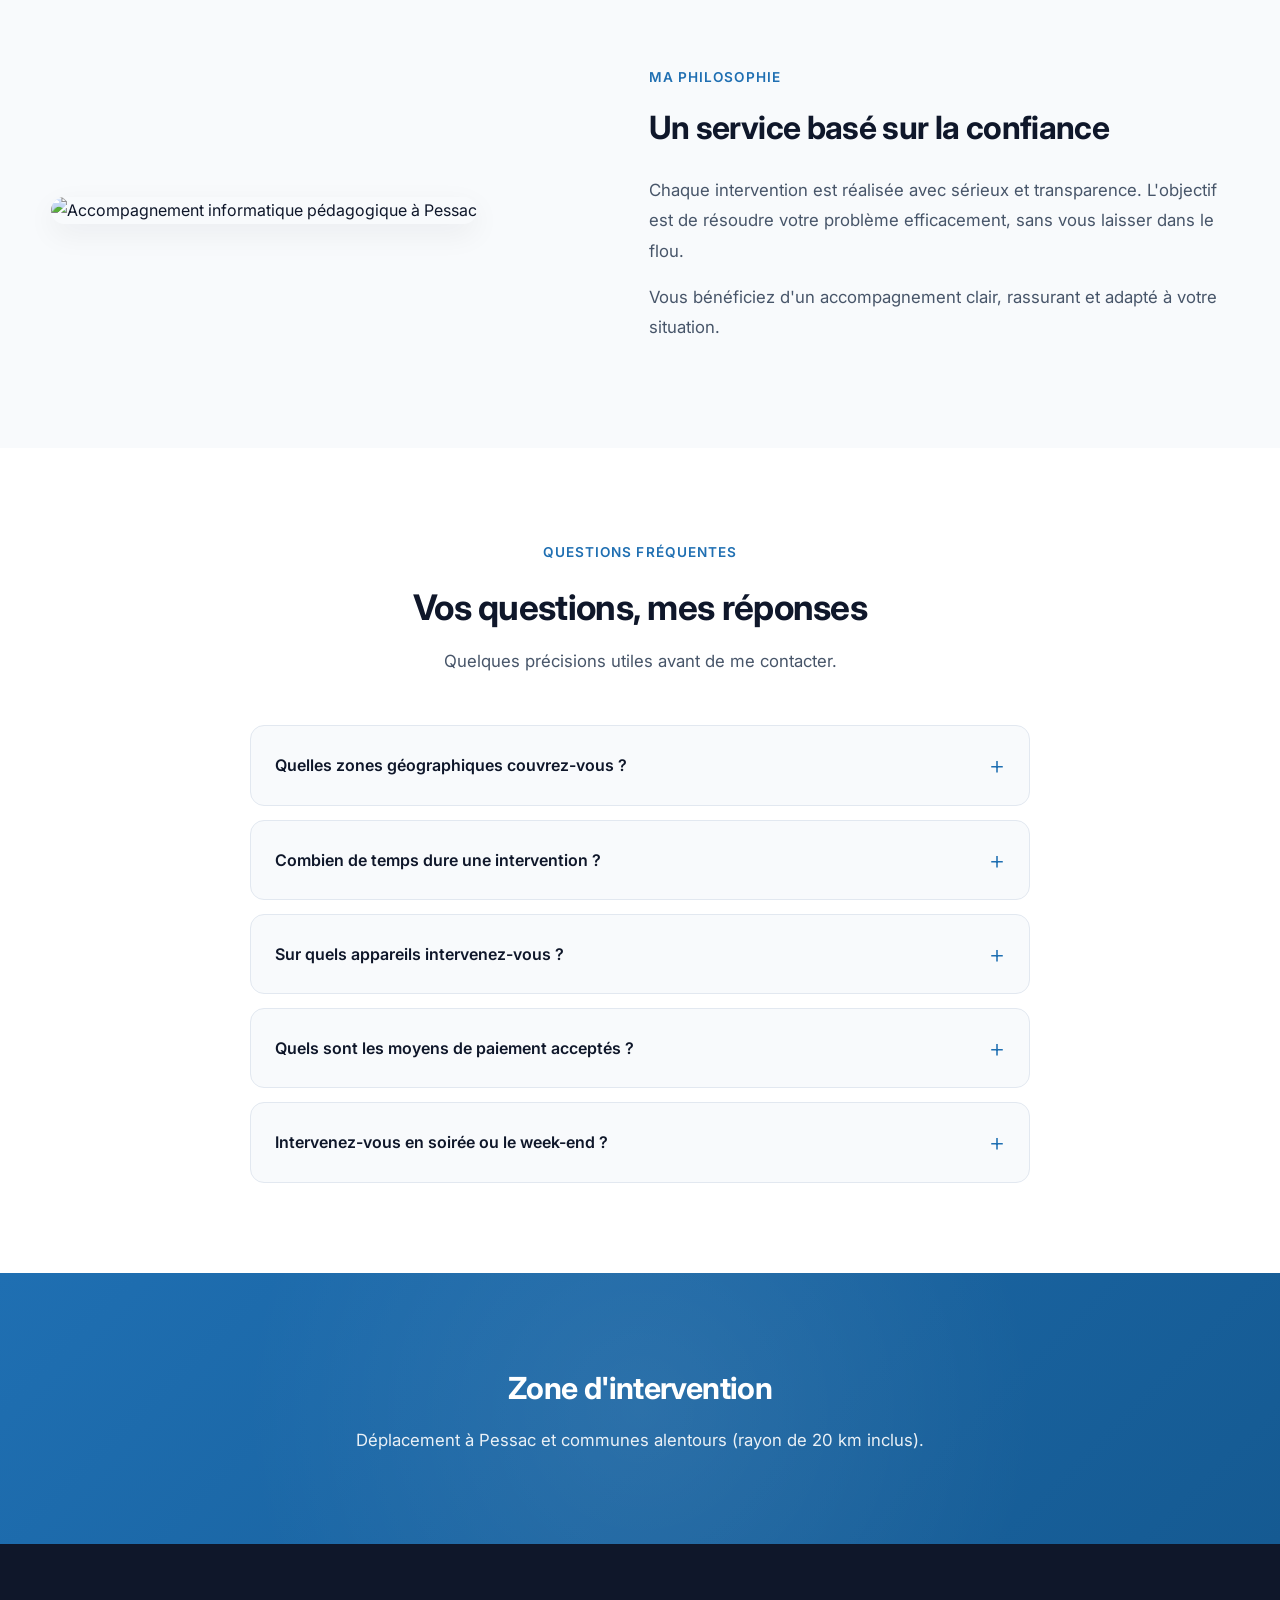
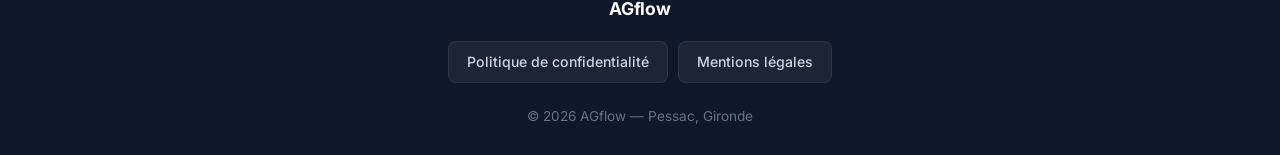
==== commit 93f8fc7b: "update claude" ====
--- a/index.html
+++ b/index.html
@@ -2,17 +2,84 @@
 <html lang="fr">
 <head>
     <meta charset="UTF-8">
-    <title>AGflow - Support informatique à Pessac et alentours</title>
-    <meta name="description" content="Support informatique à domicile à Pessac et alentours. Dépannage, assistance, réseau et accompagnement personnalisé.">
+    <title>AGflow - Support informatique à domicile à Pessac et alentours</title>
+    <meta name="description" content="AGflow : dépannage et assistance informatique à domicile à Pessac (Gironde) et alentours. Réparation PC, Wi-Fi, smartphones. Tarif : 50€/h. Devis rapide.">
+    <meta name="keywords" content="dépannage informatique Pessac, assistance informatique domicile, réparation PC Pessac, informatique Gironde, AGflow, technicien informatique Pessac">
+    <meta name="author" content="AGflow">
     <meta name="viewport" content="width=device-width, initial-scale=1.0">
+    <meta name="theme-color" content="#1f6fb2">
+
+    <!-- Open Graph / Facebook -->
+    <meta property="og:type" content="website">
+    <meta property="og:title" content="AGflow - Support informatique à Pessac">
+    <meta property="og:description" content="Dépannage et assistance informatique à domicile à Pessac. Un accompagnement pédagogique, clair et fiable.">
+    <meta property="og:image" content="images/logo.png">
+    <meta property="og:locale" content="fr_FR">
+
+    <!-- Twitter -->
+    <meta name="twitter:card" content="summary_large_image">
+    <meta name="twitter:title" content="AGflow - Support informatique à Pessac">
+    <meta name="twitter:description" content="Dépannage et assistance informatique à domicile à Pessac et alentours.">
+
+    <link rel="preconnect" href="https://fonts.googleapis.com">
+    <link rel="preconnect" href="https://fonts.gstatic.com" crossorigin>
+    <link href="https://fonts.googleapis.com/css2?family=Inter:wght@400;500;600;700;800&display=swap" rel="stylesheet">
+
     <link rel="stylesheet" href="css/style.css">
-	<link rel="icon" href="/favicon.ico" type="image/x-icon">
+    <link rel="icon" href="favicon_centered.ico" type="image/x-icon">
+
+    <!-- JSON-LD LocalBusiness -->
+    <script type="application/ld+json">
+    {
+      "@context": "https://schema.org",
+      "@type": "LocalBusiness",
+      "name": "AGflow",
+      "description": "Support informatique à domicile à Pessac et alentours. Dépannage PC, réseau, smartphones.",
+      "image": "images/logo.png",
+      "url": "https://agflow.fr",
+      "telephone": "+33752022931",
+      "email": "contact@agflow.fr",
+      "priceRange": "€€",
+      "address": {
+        "@type": "PostalAddress",
+        "addressLocality": "Pessac",
+        "postalCode": "33600",
+        "addressRegion": "Gironde",
+        "addressCountry": "FR"
+      },
+      "geo": {
+        "@type": "GeoCoordinates",
+        "latitude": 44.800424,
+        "longitude": -0.619991
+      },
+      "areaServed": "Pessac et alentours",
+      "openingHoursSpecification": [
+        {
+          "@type": "OpeningHoursSpecification",
+          "dayOfWeek": ["Monday","Tuesday","Wednesday","Thursday","Friday"],
+          "opens": "09:00",
+          "closes": "19:00"
+        },
+        {
+          "@type": "OpeningHoursSpecification",
+          "dayOfWeek": "Saturday",
+          "opens": "10:00",
+          "closes": "16:00"
+        }
+      ]
+    }
+    </script>
 </head>
 <body>
 
 <header>
     <div class="container">
-        <img src="images/logo.png" alt="Logo AGflow" class="logo">
+        <a href="index.html" aria-label="Accueil AGflow">
+            <img src="images/logo.png" alt="Logo AGflow" class="logo">
+        </a>
+        <button class="nav-toggle" aria-label="Menu" aria-expanded="false">
+            <span></span><span></span><span></span>
+        </button>
         <nav>
             <a href="index.html">Accueil</a>
             <a href="services.html">Services</a>
@@ -27,45 +94,57 @@
 
 <section class="hero-home">
     <div class="container hero-content">
+        <span class="hero-badge">
+            <span class="dot"></span>
+            Disponible à Pessac et alentours
+        </span>
         <div class="hero-text">
             <h1>
-				Support informatique à domicile<br>
-				<span class="hero-location">Pessac et alentours</span>
-			</h1>
+                Support informatique à domicile
+                <span class="hero-location">Pessac et alentours</span>
+            </h1>
 
             <p>
-                Un accompagnement professionnel et pédagogique
-                pour vous aider sereinement avec votre informatique.
+                Un accompagnement professionnel et pédagogique pour vous aider sereinement
+                avec votre informatique, du simple dépannage à l'installation complète.
             </p>
 
             <div class="hero-points">
                 <span>✔ Approche pédagogique</span>
-                <span>✔ Intervention possible en soirée</span>
-                <span>✔ PC, réseau, smartphones et plus</span>
-            </div>
-
-            <a href="contact.html" class="btn">Me contacter</a>
+                <span>✔ Intervention en soirée</span>
+                <span>✔ PC, réseau, smartphone…</span>
+            </div>
+
+            <div class="hero-cta-group">
+                <a href="contact.html" class="btn">Me contacter</a>
+                <a href="services.html" class="btn btn-secondary">Voir les services</a>
+            </div>
         </div>
     </div>
 </section>
 
 <section class="home-services">
     <div class="container">
+        <span class="section-eyebrow">Prestations</span>
         <h2>Les principaux services</h2>
+        <p class="section-lead">Des interventions claires et efficaces pour remettre votre informatique sur les rails.</p>
 
         <div class="cards">
-            <div class="card">
-                <h3>💻 Dépannage & réparation</h3>
+            <div class="card reveal-up">
+                <div class="card-icon">💻</div>
+                <h3>Dépannage & réparation</h3>
                 <p>Résolution de pannes, suppression de virus, optimisation et remplacement de pièces.</p>
             </div>
 
-            <div class="card">
-                <h3>🌐 Réseau & internet</h3>
+            <div class="card reveal-up">
+                <div class="card-icon">🌐</div>
+                <h3>Réseau & internet</h3>
                 <p>Installation box, configuration Wi-Fi, imprimantes et dépannage de connexion.</p>
             </div>
 
-            <div class="card">
-                <h3>📱 Assistance & accompagnement</h3>
+            <div class="card reveal-up">
+                <div class="card-icon">📱</div>
+                <h3>Assistance & accompagnement</h3>
                 <p>Aide smartphones, tablettes et conseils personnalisés adaptés à votre besoin.</p>
             </div>
         </div>
@@ -77,21 +156,22 @@
 <section class="home-pedagogie">
     <div class="container pedagogie-content">
 
-        <div class="pedagogie-image">
-            <img src="images/explication.png" alt="Accompagnement informatique">
-        </div>
-
-        <div class="pedagogie-text">
+        <div class="pedagogie-image reveal-left">
+            <img src="images/explication.png" alt="Accompagnement informatique pédagogique à Pessac">
+        </div>
+
+        <div class="pedagogie-text reveal-right">
+            <span class="section-eyebrow">Ma philosophie</span>
             <h2>Un service basé sur la confiance</h2>
 
             <p>
                 Chaque intervention est réalisée avec sérieux et transparence.
-                L’objectif est de résoudre votre problème efficacement,
+                L'objectif est de résoudre votre problème efficacement,
                 sans vous laisser dans le flou.
             </p>
 
             <p>
-                Vous bénéficiez d’un accompagnement clair,
+                Vous bénéficiez d'un accompagnement clair,
                 rassurant et adapté à votre situation.
             </p>
         </div>
@@ -99,34 +179,89 @@
     </div>
 </section>
 
+<!-- FAQ -->
+<section class="faq-section">
+    <div class="container">
+        <div class="faq-header">
+            <span class="section-eyebrow">Questions fréquentes</span>
+            <h2>Vos questions, mes réponses</h2>
+            <p>Quelques précisions utiles avant de me contacter.</p>
+        </div>
+
+        <div class="faq-list">
+            <details class="faq-item">
+                <summary>Quelles zones géographiques couvrez-vous ?</summary>
+                <div class="faq-answer">
+                    J'interviens principalement à Pessac et dans les communes alentours
+                    (Mérignac, Talence, Gradignan, Bordeaux sud…). Un forfait déplacement
+                    minime s'applique au-delà de 20 km.
+                </div>
+            </details>
+
+            <details class="faq-item">
+                <summary>Combien de temps dure une intervention ?</summary>
+                <div class="faq-answer">
+                    La plupart des interventions simples (installation, configuration Wi-Fi,
+                    optimisation) prennent entre 30 minutes et 1h30. Les cas plus complexes
+                    sont évalués ensemble avant tout engagement.
+                </div>
+            </details>
+
+            <details class="faq-item">
+                <summary>Sur quels appareils intervenez-vous ?</summary>
+                <div class="faq-answer">
+                    PC fixes et portables (Windows, Linux, macOS), tablettes, smartphones,
+                    box internet, imprimantes, objets connectés. Si vous avez un doute,
+                    contactez-moi : on en discute.
+                </div>
+            </details>
+
+            <details class="faq-item">
+                <summary>Quels sont les moyens de paiement acceptés ?</summary>
+                <div class="faq-answer">
+                    Paiement par espèces, chèque ou virement bancaire après intervention.
+                    Une facture vous est systématiquement remise.
+                </div>
+            </details>
+
+            <details class="faq-item">
+                <summary>Intervenez-vous en soirée ou le week-end ?</summary>
+                <div class="faq-answer">
+                    Oui, des interventions en soirée et le samedi sont possibles selon
+                    disponibilité. N'hésitez pas à me contacter pour trouver un créneau adapté.
+                </div>
+            </details>
+        </div>
+    </div>
+</section>
+
 <section class="home-zone">
     <div class="container">
-        <h2>📍 Zone d’intervention</h2>
-        <p>Déplacement à Pessac et communes alentours.</p>
+        <h2>Zone d'intervention</h2>
+        <p>Déplacement à Pessac et communes alentours (rayon de 20 km inclus).</p>
     </div>
 </section>
 
 </main>
 
 <footer class="site-footer">
-
-<div class="footer-links">
-
-<a class="footer-btn" href="politique-confidentialite.html">
-Politique de confidentialité
-</a>
-
-<a class="footer-btn" href="mentions-legales.html">
-Mentions légales
-</a>
-
+    <div class="footer-inner">
+        <div class="footer-brand">AGflow</div>
+        <div class="footer-links">
+            <a class="footer-btn" href="politique-confidentialite.html">Politique de confidentialité</a>
+            <a class="footer-btn" href="mentions-legales.html">Mentions légales</a>
+        </div>
+        <p class="footer-copy">© <span class="footer-year">2026</span> AGflow — Pessac, Gironde</p>
+    </div>
+</footer>
+
+<!-- Boutons flottants -->
+<div class="float-actions">
+    <a href="tel:0752022931" class="float-btn" aria-label="Appeler AGflow" title="Appeler">📞</a>
+    <button class="float-btn back-to-top" aria-label="Retour en haut" title="Haut de page">↑</button>
 </div>
 
-<p class="footer-copy">
-© 2026 AGFlow - Pessac, Gironde
-</p>
-
-</footer>
+<script src="assets/main.js" defer></script>
 
 </body>
-</html>+</html>
--- a/css/style.css
+++ b/css/style.css
@@ -15,9 +15,19 @@
 :root {
     --primary: #1f6fb2;
     --primary-dark: #155a92;
-    --dark: #1e1e1e;
+    --primary-soft: #e8f1fa;
+    --dark: #0f172a;
+    --muted: #475569;
+    --border: #e2e8f0;
     --light: #ffffff;
-    --gray: #f4f7fa;
+    --gray: #f8fafc;
+    --gray-2: #eef2f7;
+    --radius: 14px;
+    --radius-sm: 10px;
+    --shadow-sm: 0 1px 2px rgba(15, 23, 42, 0.04), 0 1px 3px rgba(15, 23, 42, 0.06);
+    --shadow: 0 10px 30px rgba(15, 23, 42, 0.06);
+    --shadow-lg: 0 20px 45px rgba(15, 23, 42, 0.10);
+    --transition: 0.25s cubic-bezier(0.4, 0, 0.2, 1);
 }
 
 /* ===================================== */
@@ -26,6 +36,7 @@
 
 html {
     scroll-behavior: smooth;
+    -webkit-text-size-adjust: 100%;
 }
 
 html, body {
@@ -33,12 +44,14 @@
 }
 
 body {
-    font-family: Arial, Helvetica, sans-serif;
-    background: #eef2f7;
+    font-family: 'Inter', -apple-system, BlinkMacSystemFont, 'Segoe UI', Arial, Helvetica, sans-serif;
+    background: var(--gray);
     color: var(--dark);
-    line-height: 1.7;
+    line-height: 1.65;
     display: flex;
     flex-direction: column;
+    -webkit-font-smoothing: antialiased;
+    -moz-osx-font-smoothing: grayscale;
 }
 
 main {
@@ -47,12 +60,25 @@
 
 .container {
     width: 92%;
-    max-width: 1400px;
+    max-width: 1200px;
     margin: auto;
 }
 
 section {
-    padding: 80px 0;
+    padding: 90px 0;
+}
+
+h1, h2, h3, h4 {
+    letter-spacing: -0.02em;
+    font-weight: 700;
+}
+
+p {
+    color: var(--muted);
+}
+
+a {
+    color: var(--primary);
 }
 
 /* ===================================== */
@@ -60,8 +86,8 @@
 /* ===================================== */
 
 header {
-    background: white;
-    border-bottom: 1px solid #eaeaea;
+    background: #ffffff;
+    border-bottom: 1px solid var(--border);
     position: sticky;
     top: 0;
     z-index: 1000;
@@ -71,86 +97,142 @@
     display: flex;
     justify-content: space-between;
     align-items: center;
-    padding: 20px 0;
+    padding: 14px 0;
 }
 
 .logo {
-    height: 80px;
-    transition: transform 0.3s ease;
+    height: 62px;
+    transition: transform var(--transition);
 }
 
 .logo:hover {
-    transform: scale(1.05);
+    transform: scale(1.04);
 }
 
 nav {
     display: flex;
-    gap: 30px;
+    gap: 28px;
+    align-items: center;
 }
 
 nav a {
     text-decoration: none;
     color: var(--dark);
-    font-weight: 600;
-    font-size: 1.1rem;
+    font-weight: 500;
+    font-size: 0.98rem;
+    position: relative;
+    transition: color var(--transition);
+}
+
+nav a::after {
+    content: "";
+    position: absolute;
+    left: 0;
+    bottom: -6px;
+    width: 0;
+    height: 2px;
+    background: var(--primary);
+    transition: width var(--transition);
+    border-radius: 2px;
 }
 
 nav a:hover {
     color: var(--primary);
 }
 
+nav a:hover::after {
+    width: 100%;
+}
+
+/* Mobile nav toggle */
+.nav-toggle {
+    display: none;
+    background: none;
+    border: 0;
+    cursor: pointer;
+    padding: 8px;
+}
+
+.nav-toggle span {
+    display: block;
+    width: 22px;
+    height: 2px;
+    background: var(--dark);
+    margin: 5px 0;
+    transition: transform var(--transition), opacity var(--transition);
+    border-radius: 2px;
+}
+
 /* ===================================== */
 /* HERO ACCUEIL */
 /* ===================================== */
 
 .hero-home {
-    background: url("../images/bureau.png") center/cover no-repeat;
-    min-height: 85vh;
+    background: linear-gradient(135deg, rgba(15, 23, 42, 0.7), rgba(21, 90, 146, 0.65)), url("../images/bureau.png") center/cover no-repeat;
+    min-height: 78vh;
     display: flex;
     align-items: center;
     justify-content: center;
     text-align: center;
     position: relative;
     color: white;
-}
-
-.hero-home::before {
-    content: "";
-    position: absolute;
-    inset: 0;
-    background: rgba(0,0,0,0.6);
+    padding: 90px 0;
 }
 
 .hero-content {
     position: relative;
     z-index: 2;
-    max-width: 1100px;
+    max-width: 900px;
     margin: 0 auto;
     display: flex;
     flex-direction: column;
     align-items: center;
 }
 
+.hero-badge {
+    display: inline-flex;
+    align-items: center;
+    gap: 8px;
+    background: rgba(255, 255, 255, 0.12);
+    border: 1px solid rgba(255, 255, 255, 0.2);
+    padding: 8px 16px;
+    border-radius: 999px;
+    font-size: 0.9rem;
+    font-weight: 500;
+    margin-bottom: 28px;
+    backdrop-filter: blur(8px);
+}
+
+.hero-badge .dot {
+    width: 8px;
+    height: 8px;
+    border-radius: 50%;
+    background: #4ade80;
+    box-shadow: 0 0 0 4px rgba(74, 222, 128, 0.25);
+}
+
 .hero-text h1 {
-    font-size: 5.2rem;
+    font-size: 3.8rem;
     font-weight: 800;
-    line-height: 1.15;
-    margin-bottom: 40px; /* plus d’espace sous le premier bloc */
+    line-height: 1.1;
+    margin-bottom: 24px;
+    letter-spacing: -0.03em;
 }
 
 .hero-location {
     display: block;
-    font-size: 3.4rem;
-    font-weight: 600;
+    font-size: 2.2rem;
+    font-weight: 500;
     color: #d6e9ff;
-    margin-top: 15px;
-    margin-top: 35px; /* espace entre bloc 2 et bloc 3 */
+    margin-top: 12px;
 }
 
 .hero-text p {
-    font-size: 1.8rem;
-    max-width: 1100px;
-    margin: 0 auto 70px; /* plus d’espace avant les cases */
+    font-size: 1.25rem;
+    max-width: 680px;
+    margin: 0 auto 40px;
+    color: rgba(255, 255, 255, 0.9);
+    line-height: 1.6;
 }
 
 /* Points */
@@ -158,20 +240,28 @@
 .hero-points {
     display: grid;
     grid-template-columns: repeat(3, 1fr);
-    gap: 30px;
+    gap: 14px;
     width: 100%;
-    max-width: 1000px;
-    margin: 0 auto 70px;
+    max-width: 780px;
+    margin: 0 auto 40px;
 }
 
 .hero-points span {
-    background: rgba(255,255,255,0.18);
-    padding: 18px 30px;
-    border-radius: 10px;
-    font-size: 1.25rem;
+    background: rgba(255, 255, 255, 0.1);
+    border: 1px solid rgba(255, 255, 255, 0.15);
+    padding: 14px 18px;
+    border-radius: var(--radius-sm);
+    font-size: 0.98rem;
     font-weight: 500;
     text-align: center;
-    width: 100%;
+    backdrop-filter: blur(6px);
+}
+
+.hero-cta-group {
+    display: flex;
+    gap: 14px;
+    flex-wrap: wrap;
+    justify-content: center;
 }
 
 /* ===================================== */
@@ -179,19 +269,42 @@
 /* ===================================== */
 
 .btn {
-    display: inline-block;
+    display: inline-flex;
+    align-items: center;
+    justify-content: center;
+    gap: 8px;
     background: var(--primary);
     color: white;
-    padding: 26px 80px;
-    border-radius: 10px;
+    padding: 15px 32px;
+    border-radius: var(--radius-sm);
     text-decoration: none;
-    font-size: 1.5rem;
-    font-weight: bold;
-    transition: 0.3s ease;
+    font-size: 1rem;
+    font-weight: 600;
+    letter-spacing: 0.01em;
+    box-shadow: 0 8px 20px rgba(31, 111, 178, 0.25);
+    transition: transform var(--transition), box-shadow var(--transition), background var(--transition);
+    border: 0;
+    cursor: pointer;
 }
 
 .btn:hover {
     background: var(--primary-dark);
+    transform: translateY(-2px);
+    box-shadow: 0 12px 28px rgba(31, 111, 178, 0.35);
+}
+
+.btn-secondary {
+    background: rgba(255, 255, 255, 0.12);
+    border: 1px solid rgba(255, 255, 255, 0.25);
+    color: white;
+    box-shadow: none;
+    backdrop-filter: blur(6px);
+}
+
+.btn-secondary:hover {
+    background: rgba(255, 255, 255, 0.2);
+    transform: translateY(-2px);
+    box-shadow: none;
 }
 
 /* ===================================== */
@@ -200,49 +313,91 @@
 
 .home-services {
     text-align: center;
-}
-
-.home-services h2 {
-    font-size: 2.3rem;
-    margin-bottom: 60px;
+    background: var(--light);
+}
+
+.section-eyebrow {
+    display: inline-block;
+    font-size: 0.85rem;
+    font-weight: 600;
+    text-transform: uppercase;
+    letter-spacing: 0.08em;
+    color: var(--primary);
+    margin-bottom: 14px;
+}
+
+.home-services h2,
+.section-title {
+    font-size: 2.25rem;
+    margin-bottom: 18px;
+    color: var(--dark);
+}
+
+.section-lead {
+    color: var(--muted);
+    font-size: 1.1rem;
+    max-width: 640px;
+    margin: 0 auto 50px;
 }
 
 .cards {
-    display: flex;
-    justify-content: center;
-    gap: 40px;
-    flex-wrap: wrap;
+    display: grid;
+    grid-template-columns: repeat(3, 1fr);
+    gap: 28px;
 }
 
 .card {
     background: white;
-    padding: 50px;
+    padding: 36px 30px;
+    border-radius: var(--radius);
+    border: 1px solid var(--border);
+    box-shadow: var(--shadow-sm);
+    transition: transform var(--transition), box-shadow var(--transition), border-color var(--transition);
+    text-align: left;
+}
+
+.card:hover {
+    transform: translateY(-4px);
+    box-shadow: var(--shadow);
+    border-color: #cbd5e1;
+}
+
+.card-icon {
+    width: 48px;
+    height: 48px;
+    background: var(--primary-soft);
+    color: var(--primary);
     border-radius: 12px;
-    width: 320px;
-    box-shadow: 0 10px 25px rgba(0,0,0,0.05);
-    transition: 0.3s;
-}
-
-.card:hover {
-    transform: translateY(-5px);
+    display: inline-flex;
+    align-items: center;
+    justify-content: center;
+    font-size: 1.4rem;
+    margin-bottom: 20px;
 }
 
 .card h3 {
-    font-size: 1.5rem;
-    margin-bottom: 20px;
+    font-size: 1.2rem;
+    margin-bottom: 12px;
+    color: var(--dark);
 }
 
 .card p {
-    font-size: 1.1rem;
+    font-size: 0.98rem;
+    color: var(--muted);
+    line-height: 1.65;
 }
 
 /* TARIF */
 
 .tarif-home {
-    margin-top: 70px;
-    font-size: 1.6rem;
-    font-weight: bold;
+    margin-top: 50px;
+    font-size: 1.15rem;
+    font-weight: 600;
     color: var(--primary);
+    display: inline-block;
+    padding: 12px 24px;
+    background: var(--primary-soft);
+    border-radius: 999px;
 }
 
 /* ===================================== */
@@ -250,14 +405,14 @@
 /* ===================================== */
 
 .services-hero {
-    padding: 120px 0 80px;
+    padding: 100px 0 70px;
     background: white;
 }
 
 .services-hero-inner {
     display: flex;
     align-items: center;
-    gap: 80px;
+    gap: 70px;
 }
 
 .services-hero-text {
@@ -265,21 +420,29 @@
 }
 
 .services-hero-text h1 {
-    font-size: 3rem;
-    margin-bottom: 25px;
+    font-size: 2.6rem;
+    margin-bottom: 20px;
+    letter-spacing: -0.03em;
 }
 
 .services-hero-text p {
-    font-size: 1.2rem;
-    margin-bottom: 15px;
+    font-size: 1.1rem;
+    margin-bottom: 14px;
+    color: var(--muted);
+    line-height: 1.7;
 }
 
 .services-hero-text .small-note {
-    font-size: 1.15rem;
+    font-size: 0.95rem;
     font-weight: 500;
-    margin-top: 10px;
-    opacity: 0.6;
-    letter-spacing: 0.5px;
+    margin-top: 18px;
+    color: var(--muted);
+    opacity: 0.75;
+    letter-spacing: 0.3px;
+    display: inline-block;
+    padding: 6px 14px;
+    background: var(--gray);
+    border-radius: 8px;
 }
 
 .services-hero-image {
@@ -290,36 +453,168 @@
 
 .services-hero-image img {
     width: 100%;
-    max-width: 520px;
+    max-width: 480px;
     height: auto;
-    border-radius: 12px;
+    border-radius: var(--radius);
     object-fit: cover;
+    box-shadow: var(--shadow);
 }
 
 .services-grid {
     display: grid;
     grid-template-columns: repeat(2, 1fr);
-    gap: 60px;
+    gap: 28px;
 }
 
 .service-card {
     background: white;
-    padding: 40px;
-    border-radius: 12px;
-    box-shadow: 0 10px 25px rgba(0,0,0,0.05);
+    padding: 36px;
+    border-radius: var(--radius);
+    border: 1px solid var(--border);
+    box-shadow: var(--shadow-sm);
+    transition: transform var(--transition), box-shadow var(--transition), border-color var(--transition);
+    position: relative;
+    overflow: hidden;
+}
+
+.service-card::before {
+    content: "";
+    position: absolute;
+    top: 0;
+    left: 0;
+    width: 100%;
+    height: 4px;
+    background: linear-gradient(90deg, var(--primary), var(--primary-dark));
+    opacity: 0;
+    transition: opacity var(--transition);
+}
+
+.service-card:hover {
+    transform: translateY(-4px);
+    box-shadow: var(--shadow);
+    border-color: #cbd5e1;
+}
+
+.service-card:hover::before {
+    opacity: 1;
+}
+
+.service-card .service-icon {
+    width: 54px;
+    height: 54px;
+    background: var(--primary-soft);
+    color: var(--primary);
+    border-radius: 14px;
+    display: inline-flex;
+    align-items: center;
+    justify-content: center;
+    font-size: 1.6rem;
+    margin-bottom: 22px;
 }
 
 .service-card h2 {
-    color: var(--primary);
-    margin-bottom: 20px;
+    color: var(--dark);
+    margin-bottom: 10px;
+    font-size: 1.3rem;
+}
+
+.service-card .service-sub {
+    color: var(--muted);
+    font-size: 0.98rem;
+    margin-bottom: 22px;
+    line-height: 1.6;
 }
 
 .service-card ul {
     padding-left: 20px;
+    margin: 0;
+    list-style: none;
 }
 
 .service-card li {
     margin-bottom: 10px;
+    color: var(--muted);
+    font-size: 0.98rem;
+    position: relative;
+    padding-left: 4px;
+}
+
+.service-card li::before {
+    content: "✓";
+    color: var(--primary);
+    font-weight: 700;
+    position: absolute;
+    left: -20px;
+}
+
+/* ========================= */
+/* PROCESSUS SERVICES */
+/* ========================= */
+
+.services-process {
+    padding: 100px 0 60px;
+    background: var(--gray);
+    text-align: center;
+}
+
+.services-process .section-title {
+    font-size: 2.2rem;
+}
+
+.process-grid {
+    display: grid;
+    grid-template-columns: repeat(3, 1fr);
+    gap: 28px;
+    margin-top: 50px;
+    text-align: left;
+}
+
+.process-step {
+    background: white;
+    padding: 36px 30px;
+    border-radius: var(--radius);
+    border: 1px solid var(--border);
+    box-shadow: var(--shadow-sm);
+    position: relative;
+    transition: transform var(--transition), box-shadow var(--transition);
+}
+
+.process-step:hover {
+    transform: translateY(-4px);
+    box-shadow: var(--shadow);
+}
+
+.process-num {
+    width: 44px;
+    height: 44px;
+    border-radius: 50%;
+    background: linear-gradient(135deg, var(--primary), var(--primary-dark));
+    color: white;
+    display: inline-flex;
+    align-items: center;
+    justify-content: center;
+    font-weight: 700;
+    font-size: 1.1rem;
+    margin-bottom: 18px;
+    box-shadow: 0 8px 18px rgba(31, 111, 178, 0.25);
+}
+
+.process-step h3 {
+    color: var(--dark);
+    font-size: 1.15rem;
+    margin-bottom: 10px;
+}
+
+.process-step p {
+    color: var(--muted);
+    font-size: 0.98rem;
+    line-height: 1.65;
+}
+
+@media (max-width: 900px) {
+    .process-grid {
+        grid-template-columns: 1fr;
+    }
 }
 
 .services-extra {
@@ -327,167 +622,174 @@
     color: white;
     padding: 80px 0;
     text-align: center;
-    margin-top: 100px;
+    margin-top: 80px;
+    position: relative;
+    overflow: hidden;
+}
+
+.services-extra::before {
+    content: "";
+    position: absolute;
+    top: -50%;
+    left: -10%;
+    width: 60%;
+    height: 200%;
+    background: radial-gradient(circle, rgba(255, 255, 255, 0.08), transparent 70%);
+    pointer-events: none;
 }
 
 .services-extra h2 {
-    font-size: 2.2rem;
-    margin-bottom: 20px;
+    font-size: 2rem;
+    margin-bottom: 16px;
+    color: white;
 }
 
 .services-extra p {
-    font-size: 1.2rem;
+    font-size: 1.1rem;
     margin-bottom: 30px;
+    color: rgba(255, 255, 255, 0.9);
 }
 
 .services-extra .btn {
     background: white;
     color: var(--primary);
-    padding: 22px 70px;
-    font-size: 1.3rem;
-    border-radius: 10px;
-    font-weight: bold;
-    box-shadow: 0 10px 25px rgba(0,0,0,0.15);
-    transition: 0.3s ease;
+    padding: 15px 36px;
+    font-size: 1rem;
+    border-radius: var(--radius-sm);
+    font-weight: 600;
+    box-shadow: 0 10px 25px rgba(0, 0, 0, 0.15);
 }
 
 .services-extra .btn:hover {
     background: #f0f4f8;
-    transform: translateY(-3px);
+    transform: translateY(-2px);
 }
 
 /* ===================================== */
 /* PAGE TARIFS */
 /* ===================================== */
 
-/* HERO TARIFS */
-
 .tarifs-main {
-    padding: 40px 0 20px;
+    padding: 30px 0 10px;
 }
 
 .tarifs-hero {
     text-align: center;
-    padding: 120px 0 80px;
-    background: linear-gradient(to bottom, #f4f7fa 0%, #ffffff 100%);
-}
-
-/* Ligne décorative plus large et plus élégante */
+    padding: 100px 0 60px;
+    background: linear-gradient(to bottom, var(--gray) 0%, #ffffff 100%);
+}
 
 .tarifs-hero h1 {
     position: relative;
-    font-size: 3.2rem; /* on force la vraie taille */
-    margin-bottom: 20px;
-}
-
-/* Ligne décorative */
+    font-size: 2.6rem;
+    margin-bottom: 18px;
+    letter-spacing: -0.03em;
+}
+
 .tarifs-hero h1::after {
     content: "";
     display: block;
-    width: 500px;      /* largeur fixe élégante */
-    max-width: 80%;    /* responsive */
+    width: 80px;
     height: 4px;
     background: linear-gradient(90deg, var(--primary), var(--primary-dark));
-    margin: 25px auto 0;
+    margin: 20px auto 0;
     border-radius: 3px;
 }
 
 .tarifs-hero p {
-    font-size: 1.25rem;
-    opacity: 0.7;
-}
-
-/* ZONE PRINCIPALE TARIFS */
+    font-size: 1.1rem;
+    color: var(--muted);
+}
 
 .tarif-box {
     background: white;
-    padding: 60px;
-    border-radius: 16px;
-    box-shadow: 0 15px 40px rgba(0,0,0,0.06);
-    max-width: 850px;
-    margin: 0 auto 60px;
-    transition: 0.3s ease;
+    padding: 44px;
+    border-radius: var(--radius);
+    border: 1px solid var(--border);
+    box-shadow: var(--shadow-sm);
+    max-width: 720px;
+    margin: 0 auto 24px;
+    transition: transform var(--transition), box-shadow var(--transition);
 }
 
 .tarif-box:hover {
-    transform: translateY(-5px);
-}
-
-/* TITRES TARIFS */
+    transform: translateY(-3px);
+    box-shadow: var(--shadow);
+}
 
 .tarif-box h2 {
-    font-size: 1.6rem;
-    margin-bottom: 25px;
+    font-size: 1.25rem;
+    margin-bottom: 18px;
     color: var(--dark);
 }
 
-/* PRIX */
-
 .price {
-    font-size: 4rem;
+    font-size: 3rem;
     font-weight: 800;
     color: var(--primary);
-    margin-bottom: 15px;
+    margin-bottom: 10px;
+    letter-spacing: -0.03em;
 }
 
 .price span {
-    font-size: 1.4rem;
+    font-size: 1.1rem;
     font-weight: 500;
-    color: var(--dark);
+    color: var(--muted);
 }
 
 .sub-price {
-    font-size: 1.1rem;
-    opacity: 0.6;
-    margin-bottom: 15px;
+    font-size: 1rem;
+    color: var(--muted);
+    margin-bottom: 10px;
 }
 
 .tarif-note {
+    font-size: 0.95rem;
+    color: var(--muted);
+}
+
+.tarif-box p {
     font-size: 1rem;
-    opacity: 0.7;
-}
-
-/* TEXTE DÉPLACEMENT */
-
-.tarif-box p {
-    font-size: 1.1rem;
-    line-height: 1.6;
-}
-
-/* CTA TARIFS */
+    line-height: 1.7;
+    color: var(--muted);
+    margin-bottom: 8px;
+}
 
 .tarifs-extra {
     background: linear-gradient(135deg, #1f6fb2, #155a92);
     color: white;
     text-align: center;
-    padding: 100px 0;
-    margin-top: 100px;
+    padding: 80px 0;
+    margin-top: 80px;
+    position: relative;
+    overflow: hidden;
 }
 
 .tarifs-extra h2 {
-    font-size: 2.2rem;
-    margin-bottom: 25px;
+    font-size: 2rem;
+    margin-bottom: 18px;
+    color: white;
 }
 
 .tarifs-extra p {
-    font-size: 1.25rem;
-    margin-bottom: 40px;
+    font-size: 1.1rem;
+    margin-bottom: 32px;
+    color: rgba(255, 255, 255, 0.9);
 }
 
 .tarifs-extra .btn {
     background: white;
     color: var(--primary);
-    padding: 24px 70px;
-    font-size: 1.3rem;
-    border-radius: 12px;
-    font-weight: bold;
-    box-shadow: 0 15px 35px rgba(0,0,0,0.15);
-    transition: 0.3s ease;
+    padding: 15px 36px;
+    font-size: 1rem;
+    border-radius: var(--radius-sm);
+    font-weight: 600;
+    box-shadow: 0 10px 25px rgba(0, 0, 0, 0.15);
 }
 
 .tarifs-extra .btn:hover {
     background: #f0f4f8;
-    transform: translateY(-3px);
+    transform: translateY(-2px);
 }
 
 /* ========================= */
@@ -496,8 +798,9 @@
 
 .about-hero {
     position: relative;
-    height: 60vh;
-    background: url("../images/portable.png") center/cover no-repeat;
+    height: 55vh;
+    min-height: 380px;
+    background: linear-gradient(135deg, rgba(15, 23, 42, 0.7), rgba(21, 90, 146, 0.6)), url("../images/portable.png") center/cover no-repeat;
     display: flex;
     align-items: center;
     justify-content: center;
@@ -505,27 +808,24 @@
     text-align: center;
 }
 
-.about-hero-overlay {
-    position: absolute;
-    inset: 0;
-    background: rgba(0,0,0,0.6);
-}
-
 .about-hero-content {
     position: relative;
     z-index: 2;
+    max-width: 720px;
+    padding: 0 20px;
 }
 
 .about-hero h1 {
-    font-size: 4.8rem;
+    font-size: 3.4rem;
     font-weight: 800;
-    letter-spacing: 1px;
+    letter-spacing: -0.03em;
 }
 
 .about-hero p {
-    font-size: 1.6rem;
-    margin-top: 15px;
+    font-size: 1.2rem;
+    margin-top: 14px;
     opacity: 0.95;
+    color: rgba(255, 255, 255, 0.92);
 }
 
 /* ========================= */
@@ -549,7 +849,7 @@
 .contact-hero-overlay {
     position: absolute;
     inset: 0;
-    background: rgba(0,0,0,0.45);
+    background: rgba(0, 0, 0, 0.45);
 }
 
 .contact-hero-content {
@@ -578,58 +878,76 @@
 /* ========================= */
 
 .contact-section {
-    padding: 100px 0;
+    padding: 80px 0;
 }
 
 .contact-grid {
-    display: flex;
-    gap: 80px;
+    display: grid;
+    grid-template-columns: 1fr 1fr;
+    gap: 60px;
     align-items: flex-start;
 }
 
 .contact-info {
-    flex: 1;
+    background: white;
+    padding: 40px;
+    border-radius: var(--radius);
+    border: 1px solid var(--border);
+    box-shadow: var(--shadow-sm);
 }
 
 #contact-infos {
-    scroll-margin-top: 210px;
+    scroll-margin-top: 120px;
 }
 
 .contact-info h2 {
-    margin-bottom: 30px;
-	font-size: 2.5rem;
+    margin-bottom: 24px;
+    font-size: 1.8rem;
+    color: var(--dark);
 }
 
 .contact-info p {
-    margin-bottom: 25px;
-    font-size: 1.5rem;
+    margin-bottom: 18px;
+    font-size: 1rem;
+    color: var(--muted);
+}
+
+.contact-info strong {
+    color: var(--dark);
+    font-weight: 600;
+    font-size: 0.85rem;
+    text-transform: uppercase;
+    letter-spacing: 0.06em;
+    display: block;
+    margin-bottom: 4px;
 }
 
 .contact-info a {
     color: var(--primary);
     text-decoration: none;
+    font-weight: 500;
+    transition: color var(--transition);
 }
 
 .contact-info a:hover {
+    color: var(--primary-dark);
     text-decoration: underline;
 }
 
-.contact-map {
-    flex: 1;
+.contact-map iframe {
+    width: 100%;
+    height: 100%;
+    min-height: 360px;
+    border-radius: var(--radius);
+    border: 1px solid var(--border);
+    box-shadow: var(--shadow-sm);
 }
 
 .contact-hours {
-    padding: 120px 0;
-    background: url("../images/contact2.png") center/cover no-repeat;
+    padding: 100px 0;
+    background: linear-gradient(135deg, rgba(15, 23, 42, 0.7), rgba(21, 90, 146, 0.65)), url("../images/contact2.png") center/cover no-repeat;
     position: relative;
     color: white;
-}
-
-.contact-hours::before {
-    content: "";
-    position: absolute;
-    inset: 0;
-    background: rgba(0,0,0,0.6);
 }
 
 .contact-hours .container {
@@ -637,109 +955,253 @@
     z-index: 2;
 }
 
+.contact-hours h2 {
+    font-size: 2rem;
+    color: white;
+}
+
 .hours-grid {
-    max-width: 500px;
-    margin: 50px auto 0;
+    max-width: 460px;
+    margin: 40px auto 0;
     display: grid;
     grid-template-columns: 1fr 1fr;
-    gap: 15px;
-    font-size: 1.1rem;
+    gap: 12px 20px;
+    font-size: 1rem;
+    background: rgba(255, 255, 255, 0.08);
+    border: 1px solid rgba(255, 255, 255, 0.15);
+    padding: 28px;
+    border-radius: var(--radius);
+    backdrop-filter: blur(6px);
+}
+
+.hours-grid > div:nth-child(odd) {
+    font-weight: 500;
+}
+
+.hours-grid > div:nth-child(even) {
+    text-align: right;
+    color: rgba(255, 255, 255, 0.85);
 }
 
 .contact-social {
-    padding: 100px 0;
-    background: #f8fafc;
+    padding: 90px 0;
+    background: var(--gray);
+    text-align: center;
+}
+
+.contact-social h2 {
+    font-size: 1.8rem;
+    margin-bottom: 10px;
+}
+
+.contact-social p {
+    color: var(--muted);
+    margin-bottom: 30px;
 }
 
 .social-links {
-    margin-top: 30px;
+    margin-top: 20px;
     display: flex;
     justify-content: center;
-    gap: 25px;
+    gap: 16px;
+    flex-wrap: wrap;
 }
 
 .social-links a {
-    padding: 12px 30px;
-    border-radius: 8px;
+    padding: 12px 26px;
+    border-radius: var(--radius-sm);
     background: white;
+    border: 1px solid var(--border);
     text-decoration: none;
     font-weight: 600;
     color: var(--dark);
-    box-shadow: 0 5px 20px rgba(0,0,0,0.05);
-    transition: 0.3s ease;
+    box-shadow: var(--shadow-sm);
+    transition: transform var(--transition), background var(--transition), color var(--transition), border-color var(--transition);
 }
 
 .social-links a:hover {
     background: var(--primary);
     color: white;
+    border-color: var(--primary);
+    transform: translateY(-2px);
+}
+
+/* ========================= */
+/* FORMULAIRE DE CONTACT */
+/* ========================= */
+
+.contact-form-section {
+    padding: 90px 0;
+    background: white;
+}
+
+.contact-form-wrapper {
+    max-width: 680px;
+    margin: 0 auto;
+    text-align: center;
+}
+
+.contact-form-wrapper h2 {
+    font-size: 2rem;
+    margin-bottom: 12px;
+}
+
+.contact-form-wrapper > p {
+    color: var(--muted);
+    margin-bottom: 40px;
+    font-size: 1.05rem;
+}
+
+.contact-form {
+    display: grid;
+    gap: 18px;
+    text-align: left;
+}
+
+.contact-form .form-row {
+    display: grid;
+    grid-template-columns: 1fr 1fr;
+    gap: 18px;
+}
+
+.contact-form label {
+    display: block;
+    font-size: 0.88rem;
+    font-weight: 600;
+    margin-bottom: 6px;
+    color: var(--dark);
+}
+
+.contact-form input,
+.contact-form textarea,
+.contact-form select {
+    width: 100%;
+    padding: 13px 16px;
+    border: 1px solid var(--border);
+    border-radius: var(--radius-sm);
+    font-family: inherit;
+    font-size: 0.98rem;
+    color: var(--dark);
+    background: var(--gray);
+    transition: border-color var(--transition), background var(--transition), box-shadow var(--transition);
+}
+
+.contact-form input:focus,
+.contact-form textarea:focus,
+.contact-form select:focus {
+    outline: none;
+    border-color: var(--primary);
+    background: white;
+    box-shadow: 0 0 0 4px rgba(31, 111, 178, 0.12);
+}
+
+.contact-form textarea {
+    resize: vertical;
+    min-height: 130px;
+}
+
+.contact-form button {
+    justify-self: center;
+    margin-top: 10px;
+}
+
+.form-consent {
+    font-size: 0.85rem;
+    color: var(--muted);
+    margin-top: 6px;
+    text-align: center;
 }
 
 /* Responsive */
 
 @media (max-width: 900px) {
     .contact-grid {
-        flex-direction: column;
-    }
+        grid-template-columns: 1fr;
+        gap: 30px;
+    }
+    .contact-form .form-row {
+        grid-template-columns: 1fr;
+    }
+}
+
+.about-cta {
+    background: linear-gradient(135deg, #1f6fb2, #155a92);
+    color: white;
+    padding: 90px 0;
+    position: relative;
+    overflow: hidden;
+}
+
+.about-cta p,
+.about-cta .about-text p,
+.about-cta .cta-text {
+    font-size: 1.15rem;
+    color: #ffffff !important;
+    opacity: 1;
+}
+
+.about-cta h2,
+.about-cta h3 {
+    color: #ffffff;
 }
 
 .about-cta .btn {
     background: white;
-    color: var(--primary);
-    margin-top: 30px;
-    transition: all 0.3s ease;
+    color: var(--primary) !important;
+    margin-top: 24px;
 }
 
 .about-cta .btn:hover {
-    transform: translateY(-4px) scale(1.05);
-    box-shadow: 0 15px 35px rgba(0,0,0,0.2);
-    background: #f5f9ff;
+    background: #f0f4f8;
+    transform: translateY(-2px);
 }
 
 .about-cta .cta-text {
+    margin-bottom: 16px;
+    font-size: 1.15rem;
+}
+
+/* ========================= */
+/* SECTIONS A PROPOS */
+/* ========================= */
+
+.about-section {
+    padding: 100px 0;
+}
+
+.about-grid {
+    display: grid;
+    grid-template-columns: 1fr 1fr;
+    align-items: center;
+    gap: 70px;
+}
+
+.about-grid.reverse > .about-text {
+    order: 2;
+}
+
+.about-grid.reverse > .about-image {
+    order: 1;
+}
+
+.about-text h2 {
+    font-size: 1.9rem;
     margin-bottom: 20px;
-    font-size: 1.2rem;
-}
-
-/* ========================= */
-/* SECTIONS */
-/* ========================= */
-
-.about-section {
-    padding: 120px 0;
-}
-
-.about-grid {
-    display: flex;
-    align-items: center;
-    gap: 80px;
-}
-
-.about-grid.reverse {
-    flex-direction: row-reverse;
-}
-
-.about-text {
-    flex: 1;
-}
-
-.about-text h2 {
-    font-size: 2rem;
-    margin-bottom: 25px;
+    letter-spacing: -0.02em;
 }
 
 .about-text p {
-    margin-bottom: 20px;
-    font-size: 1.1rem;
-}
-
-.about-image {
-    flex: 1;
+    margin-bottom: 16px;
+    font-size: 1.02rem;
+    color: var(--muted);
+    line-height: 1.75;
 }
 
 .about-image img {
     width: 100%;
-    border-radius: 16px;
-    box-shadow: 0 20px 50px rgba(0,0,0,0.1);
+    border-radius: var(--radius);
+    box-shadow: var(--shadow-lg);
+    object-fit: cover;
 }
 
 section.contact-hero {
@@ -751,51 +1213,70 @@
 /* ========================= */
 
 .about-values {
-    padding: 120px 0;
+    padding: 100px 0;
     text-align: center;
+    background: #f1f5f9;
+}
+
+.about-values h2 {
+    font-size: 2rem;
+    margin-bottom: 10px;
 }
 
 .values-grid {
-    display: flex;
-    justify-content: center;
-    gap: 40px;
-    margin-top: 60px;
+    display: grid;
+    grid-template-columns: repeat(3, 1fr);
+    gap: 24px;
+    margin-top: 50px;
 }
 
 .value-card {
     background: white;
-    padding: 40px;
-    border-radius: 16px;
-    width: 280px;
-    box-shadow: 0 15px 40px rgba(0,0,0,0.05);
-    transition: 0.3s;
+    padding: 36px 28px;
+    border-radius: var(--radius);
+    border: 1px solid var(--border);
+    box-shadow: var(--shadow-sm);
+    transition: transform var(--transition), box-shadow var(--transition);
+    text-align: left;
 }
 
 .value-card:hover {
-    transform: translateY(-5px);
+    transform: translateY(-4px);
+    box-shadow: var(--shadow);
+}
+
+.value-card h3 {
+    font-size: 1.2rem;
+    margin-bottom: 10px;
+    color: var(--dark);
+}
+
+.value-card p {
+    color: var(--muted);
+    font-size: 0.98rem;
 }
 
 /* ========================= */
-/* ANIMATIONS PREMIUM */
+/* ANIMATIONS REVEAL */
 /* ========================= */
 
 .reveal-left,
 .reveal-right,
 .reveal-up {
     opacity: 0;
-    transition: 0.9s ease;
+    transition: opacity 0.7s ease, transform 0.7s ease;
 }
 
 .reveal-left {
-    transform: translateX(-80px);
+    transform: translateX(-60px);
 }
 
 .reveal-right {
-    transform: translateX(80px);
+    transform: translateX(60px);
 }
 
 .reveal-up {
-    transform: translateY(60px);
+    transform: translateY(40px);
 }
 
 .reveal-left.active,
@@ -805,44 +1286,47 @@
     transform: translateX(0) translateY(0);
 }
 
+@media (prefers-reduced-motion: reduce) {
+    .reveal-left, .reveal-right, .reveal-up {
+        opacity: 1;
+        transform: none;
+    }
+}
+
 /* ===================================== */
 /* PEDAGOGIE */
 /* ===================================== */
 
 .home-pedagogie {
-    background: white;
+    background: var(--gray);
 }
 
 .pedagogie-content {
-    display: flex;
+    display: grid;
+    grid-template-columns: 1fr 1.1fr;
     align-items: center;
-    gap: 80px;
-}
-
-.pedagogie-image {
-    flex: 1;
+    gap: 70px;
 }
 
 .pedagogie-image img {
     width: 100%;
-    max-height: 420px;
+    max-height: 400px;
     object-fit: cover;
-    border-radius: 12px;
-}
-
-.pedagogie-text {
-    flex: 1.2;
+    border-radius: var(--radius);
+    box-shadow: var(--shadow);
 }
 
 .pedagogie-text h2 {
     font-size: 2rem;
-    margin-bottom: 25px;
+    margin-bottom: 20px;
+    letter-spacing: -0.02em;
 }
 
 .pedagogie-text p {
-    font-size: 1.15rem;
+    font-size: 1.05rem;
     line-height: 1.8;
-    margin-bottom: 18px;
+    margin-bottom: 16px;
+    color: var(--muted);
 }
 
 /* ===================================== */
@@ -853,51 +1337,322 @@
     background: linear-gradient(135deg, #1f6fb2, #155a92);
     color: white;
     text-align: center;
+    position: relative;
+    overflow: hidden;
+}
+
+.home-zone::before {
+    content: "";
+    position: absolute;
+    top: -40%;
+    left: 50%;
+    transform: translateX(-50%);
+    width: 80%;
+    height: 180%;
+    background: radial-gradient(circle, rgba(255, 255, 255, 0.08), transparent 70%);
+}
+
+.home-zone .container {
+    position: relative;
+    z-index: 2;
 }
 
 .home-zone h2 {
-    font-size: 2rem;
-    margin-bottom: 20px;
+    font-size: 1.9rem;
+    margin-bottom: 14px;
+    color: white;
+}
+
+.home-zone p {
+    color: rgba(255, 255, 255, 0.9);
+    font-size: 1.05rem;
+}
+
+/* ===================================== */
+/* FAQ */
+/* ===================================== */
+
+.faq-section {
+    padding: 90px 0;
+    background: white;
+}
+
+.faq-header {
+    text-align: center;
+    margin-bottom: 50px;
+}
+
+.faq-header h2 {
+    font-size: 2.2rem;
+    margin-bottom: 12px;
+}
+
+.faq-header p {
+    color: var(--muted);
+    font-size: 1.05rem;
+}
+
+.faq-list {
+    max-width: 780px;
+    margin: 0 auto;
+    display: grid;
+    gap: 14px;
+}
+
+.faq-item {
+    background: var(--gray);
+    border: 1px solid var(--border);
+    border-radius: var(--radius);
+    overflow: hidden;
+    transition: background var(--transition), border-color var(--transition);
+}
+
+.faq-item[open] {
+    background: white;
+    border-color: #cbd5e1;
+    box-shadow: var(--shadow-sm);
+}
+
+.faq-item summary {
+    list-style: none;
+    cursor: pointer;
+    padding: 18px 24px;
+    font-weight: 600;
+    color: var(--dark);
+    display: flex;
+    justify-content: space-between;
+    align-items: center;
+    font-size: 1rem;
+    gap: 16px;
+}
+
+.faq-item summary::-webkit-details-marker {
+    display: none;
+}
+
+.faq-item summary::after {
+    content: "+";
+    font-size: 1.6rem;
+    color: var(--primary);
+    font-weight: 300;
+    transition: transform var(--transition);
+    flex-shrink: 0;
+}
+
+.faq-item[open] summary::after {
+    transform: rotate(45deg);
+}
+
+.faq-item .faq-answer {
+    padding: 0 24px 22px;
+    color: var(--muted);
+    font-size: 0.98rem;
+    line-height: 1.7;
+}
+
+/* ===================================== */
+/* TÉMOIGNAGES */
+/* ===================================== */
+
+.testimonials {
+    padding: 90px 0;
+    background: var(--gray);
+    text-align: center;
+}
+
+.testimonials h2 {
+    font-size: 2.2rem;
+    margin-bottom: 12px;
+}
+
+.testimonials > .container > p.section-lead {
+    margin-bottom: 50px;
+}
+
+.testimonial-grid {
+    display: grid;
+    grid-template-columns: repeat(3, 1fr);
+    gap: 24px;
+    text-align: left;
+}
+
+.testimonial-card {
+    background: white;
+    padding: 32px;
+    border-radius: var(--radius);
+    border: 1px solid var(--border);
+    box-shadow: var(--shadow-sm);
+    display: flex;
+    flex-direction: column;
+    transition: transform var(--transition), box-shadow var(--transition);
+}
+
+.testimonial-card:hover {
+    transform: translateY(-3px);
+    box-shadow: var(--shadow);
+}
+
+.testimonial-stars {
+    color: #f59e0b;
+    margin-bottom: 14px;
+    letter-spacing: 2px;
+}
+
+.testimonial-text {
+    color: var(--muted);
+    font-size: 0.98rem;
+    line-height: 1.7;
+    margin-bottom: 24px;
+    font-style: italic;
+    flex: 1;
+}
+
+.testimonial-author {
+    display: flex;
+    align-items: center;
+    gap: 12px;
+}
+
+.testimonial-avatar {
+    width: 44px;
+    height: 44px;
+    border-radius: 50%;
+    background: var(--primary-soft);
+    color: var(--primary);
+    display: flex;
+    align-items: center;
+    justify-content: center;
+    font-weight: 600;
+    font-size: 1rem;
+}
+
+.testimonial-meta {
+    display: flex;
+    flex-direction: column;
+}
+
+.testimonial-name {
+    font-weight: 600;
+    color: var(--dark);
+    font-size: 0.95rem;
+}
+
+.testimonial-location {
+    font-size: 0.85rem;
+    color: var(--muted);
+}
+
+/* ===================================== */
+/* BOUTONS FLOTTANTS */
+/* ===================================== */
+
+.float-actions {
+    position: fixed;
+    right: 20px;
+    bottom: 20px;
+    display: flex;
+    flex-direction: column;
+    gap: 12px;
+    z-index: 999;
+}
+
+.float-btn {
+    width: 52px;
+    height: 52px;
+    border-radius: 50%;
+    background: var(--primary);
+    color: white;
+    display: inline-flex;
+    align-items: center;
+    justify-content: center;
+    text-decoration: none;
+    box-shadow: 0 10px 25px rgba(31, 111, 178, 0.4);
+    transition: transform var(--transition), background var(--transition), opacity var(--transition);
+    font-size: 1.2rem;
+    border: 0;
+    cursor: pointer;
+}
+
+.float-btn:hover {
+    background: var(--primary-dark);
+    transform: translateY(-2px);
+}
+
+.float-btn.back-to-top {
+    background: var(--dark);
+    opacity: 0;
+    visibility: hidden;
+    transform: translateY(20px);
+}
+
+.float-btn.back-to-top.visible {
+    opacity: 1;
+    visibility: visible;
+    transform: translateY(0);
+}
+
+.float-btn.back-to-top:hover {
+    background: #000;
 }
 
 /* ===================================== */
 /* FOOTER */
 /* ===================================== */
-.site-footer{
-background:#111;
-color:white;
-text-align:center;
-padding:35px 20px;
-margin-top:0px;
-}
-
-.footer-links{
-display:flex;
-flex-direction:column;
-align-items:center;
-gap:10px;
-margin-bottom:15px;
-}
-
-.footer-btn{
-display:inline-block;
-padding:8px 16px;
-border-radius:6px;
-color:white;
-background-color:#2c7be5;
-text-decoration:none;
-font-size:14px;
-transition:0.2s;
-}
-
-.footer-btn:hover{
-background: var(--primary-dark);
-color:white;
-}
-
-.footer-copy{
-font-size:13px;
-color:#bbb;
+
+.site-footer {
+    background: #0f172a;
+    color: #cbd5e1;
+    padding: 50px 20px 28px;
+    margin-top: 0;
+}
+
+.footer-inner {
+    max-width: 1200px;
+    margin: 0 auto;
+    display: flex;
+    flex-direction: column;
+    align-items: center;
+    gap: 18px;
+    text-align: center;
+}
+
+.footer-brand {
+    font-weight: 700;
+    font-size: 1.1rem;
+    color: white;
+    letter-spacing: -0.01em;
+}
+
+.footer-links {
+    display: flex;
+    flex-wrap: wrap;
+    justify-content: center;
+    gap: 10px;
+}
+
+.footer-btn {
+    display: inline-block;
+    padding: 8px 18px;
+    border-radius: 8px;
+    color: #cbd5e1;
+    background: rgba(255, 255, 255, 0.06);
+    border: 1px solid rgba(255, 255, 255, 0.08);
+    text-decoration: none;
+    font-size: 0.88rem;
+    font-weight: 500;
+    transition: background var(--transition), color var(--transition), border-color var(--transition);
+}
+
+.footer-btn:hover {
+    background: var(--primary);
+    color: white;
+    border-color: var(--primary);
+}
+
+.footer-copy {
+    font-size: 0.85rem;
+    color: #64748b;
+    margin-top: 4px;
 }
 
 footer {
@@ -906,67 +1661,409 @@
     text-align: center;
     padding: 20px 0;
     font-size: 0.9rem;
-    margin-top: 0;   /* important */
+    margin-top: 0;
+}
+
+/* ===================================== */
+/* FONDS SECTIONS A PROPOS */
+/* ===================================== */
+
+.about-light {
+    background: #ffffff;
+}
+
+.about-soft {
+    background: var(--gray);
+}
+
+.about-values {
+    background: #f1f5f9;
 }
 
 /* ===================================== */
 /* RESPONSIVE */
 /* ===================================== */
 
+/* Tablettes et petits écrans */
 @media (max-width: 900px) {
-
+    section {
+        padding: 70px 0;
+    }
+
+    header .container {
+        padding: 10px 0;
+    }
+
+    nav {
+        position: fixed;
+        top: 80px;
+        right: -100%;
+        flex-direction: column;
+        background: white;
+        border: 1px solid var(--border);
+        border-radius: var(--radius);
+        padding: 20px;
+        gap: 16px;
+        box-shadow: var(--shadow-lg);
+        transition: right var(--transition);
+        width: min(260px, 80%);
+        align-items: flex-start;
+    }
+
+    nav.open {
+        right: 20px;
+    }
+
+    .nav-toggle {
+        display: inline-block;
+    }
+
+    .logo {
+        height: 50px;
+    }
+
+    .hero-home {
+        min-height: 70vh;
+        padding: 70px 0;
+    }
+
+    .hero-text h1 {
+        font-size: 2.2rem;
+    }
+
+    .hero-location {
+        font-size: 1.4rem;
+    }
+
+    .hero-text p {
+        font-size: 1.02rem;
+    }
+
+    .hero-points {
+        grid-template-columns: 1fr;
+        max-width: 360px;
+    }
+
+    .hero-cta-group {
+        flex-direction: column;
+        width: 100%;
+        max-width: 320px;
+    }
+
+    .hero-cta-group .btn {
+        width: 100%;
+    }
+
+    .cards,
+    .services-grid,
+    .values-grid,
+    .testimonial-grid,
+    .process-grid {
+        grid-template-columns: 1fr;
+    }
+
+    .services-hero-inner,
     .pedagogie-content {
-        flex-direction: column;
-    }
-
-    .services-grid {
         grid-template-columns: 1fr;
-    }
-
-    .hero-text h1 {
-        font-size: 2.6rem;
-    }
-
-    .services-hero-inner {
         flex-direction: column;
         text-align: center;
-        gap: 50px;
-    }
-	
-	.about-grid {
-    flex-direction: column;
-    gap: 40px;
-}
-
-}
-
-/* ========================= */
-/* FONDS SECTIONS A PROPOS */
-/* ========================= */
-
-.about-light {
-    background: #ffffff;
-}
-
-.about-soft {
-    background: #f8fafc;
-}
-
-.about-values {
-    background: #f1f5f9;
-}
-
-/* ========================= */
-/* CTA FINAL A PROPOS */
-/* ========================= */
-
-.about-cta {
-    background: linear-gradient(135deg, #1f6fb2, #155a92);
-    color: white;
-    padding: 100px 0;
-}
-
-.about-cta p {
-    font-size: 1.2rem;
-    opacity: 0.95;
-}+        gap: 40px;
+    }
+
+    .about-grid {
+        grid-template-columns: 1fr;
+        gap: 40px;
+    }
+
+    .about-grid.reverse > .about-text,
+    .about-grid.reverse > .about-image {
+        order: 0;
+    }
+
+    .contact-grid {
+        grid-template-columns: 1fr;
+        gap: 30px;
+    }
+
+    .about-hero,
+    .contact-hero {
+        height: auto;
+        min-height: 340px;
+        padding: 70px 20px;
+    }
+
+    .about-hero h1,
+    .contact-hero h1 {
+        font-size: 2.2rem;
+    }
+
+    .about-hero p,
+    .contact-hero p {
+        font-size: 1.05rem;
+    }
+
+    .tarifs-hero h1,
+    .services-hero-text h1 {
+        font-size: 2rem;
+    }
+
+    .tarifs-hero,
+    .services-hero {
+        padding: 70px 0 50px;
+    }
+
+    .section-title,
+    .home-services h2,
+    .faq-header h2 {
+        font-size: 1.8rem;
+    }
+
+    .pedagogie-text h2,
+    .about-text h2 {
+        font-size: 1.7rem;
+    }
+
+    .services-extra h2,
+    .tarifs-extra h2,
+    .about-cta p,
+    .home-zone h2 {
+        font-size: 1.7rem;
+    }
+
+    .contact-map iframe {
+        min-height: 280px;
+    }
+}
+
+/* Smartphones */
+@media (max-width: 600px) {
+    .container {
+        width: 94%;
+    }
+
+    section {
+        padding: 56px 0;
+    }
+
+    .logo {
+        height: 44px;
+    }
+
+    .hero-home {
+        min-height: 0;
+        padding: 56px 0 60px;
+    }
+
+    .hero-badge {
+        font-size: 0.82rem;
+        padding: 6px 12px;
+        margin-bottom: 20px;
+    }
+
+    .hero-text h1 {
+        font-size: 1.9rem;
+        margin-bottom: 16px;
+    }
+
+    .hero-location {
+        font-size: 1.2rem;
+        margin-top: 8px;
+    }
+
+    .hero-text p {
+        font-size: 0.98rem;
+        margin-bottom: 28px;
+    }
+
+    .hero-points {
+        gap: 10px;
+        margin-bottom: 28px;
+    }
+
+    .hero-points span {
+        font-size: 0.92rem;
+        padding: 12px 14px;
+    }
+
+    .btn {
+        padding: 13px 24px;
+        font-size: 0.95rem;
+        width: auto;
+    }
+
+    .tarif-box {
+        padding: 28px 22px;
+    }
+
+    .card,
+    .service-card,
+    .value-card,
+    .process-step,
+    .contact-info {
+        padding: 26px 22px;
+    }
+
+    .card h3 {
+        font-size: 1.1rem;
+    }
+
+    .price {
+        font-size: 2.3rem;
+    }
+
+    .about-hero h1,
+    .contact-hero h1 {
+        font-size: 1.9rem;
+    }
+
+    .tarifs-hero h1,
+    .services-hero-text h1 {
+        font-size: 1.75rem;
+    }
+
+    .section-title,
+    .home-services h2,
+    .faq-header h2,
+    .contact-hours h2,
+    .contact-social h2 {
+        font-size: 1.6rem;
+    }
+
+    .pedagogie-text h2,
+    .about-text h2,
+    .contact-info h2,
+    .contact-form-wrapper h2 {
+        font-size: 1.5rem;
+    }
+
+    .services-extra,
+    .tarifs-extra,
+    .about-cta {
+        padding: 60px 0;
+    }
+
+    .services-extra h2,
+    .tarifs-extra h2 {
+        font-size: 1.5rem;
+    }
+
+    .services-extra p,
+    .tarifs-extra p,
+    .about-cta p,
+    .section-lead,
+    .home-zone p {
+        font-size: 1rem;
+    }
+
+    .faq-item summary {
+        padding: 16px 18px;
+        font-size: 0.95rem;
+    }
+
+    .faq-item .faq-answer {
+        padding: 0 18px 18px;
+        font-size: 0.92rem;
+    }
+
+    .hours-grid {
+        padding: 20px;
+        font-size: 0.95rem;
+    }
+
+    .contact-info p {
+        font-size: 0.95rem;
+    }
+
+    .social-links a {
+        padding: 10px 20px;
+        font-size: 0.9rem;
+    }
+
+    .float-actions {
+        right: 12px;
+        bottom: 12px;
+        gap: 10px;
+    }
+
+    .float-btn {
+        width: 46px;
+        height: 46px;
+        font-size: 1.05rem;
+    }
+
+    .footer-btn {
+        font-size: 0.82rem;
+        padding: 7px 14px;
+    }
+
+    .process-num {
+        width: 40px;
+        height: 40px;
+        font-size: 1rem;
+    }
+
+    /* Hero contact : on garde le cadrage téléphone en adaptant la taille */
+    .contact-hero {
+        height: 55vh;
+        min-height: 320px;
+    }
+
+    .contact-hero .contact-hero-img {
+        object-position: center 70%;
+    }
+}
+
+/* Très petits écrans (iPhone SE, etc.) */
+@media (max-width: 420px) {
+    .hero-text h1 {
+        font-size: 1.7rem;
+    }
+
+    .hero-location {
+        font-size: 1.05rem;
+    }
+
+    .hero-badge {
+        font-size: 0.78rem;
+    }
+
+    .about-hero h1,
+    .contact-hero h1 {
+        font-size: 1.7rem;
+    }
+
+    .price {
+        font-size: 2rem;
+    }
+
+    .price span {
+        font-size: 0.95rem;
+    }
+
+    .tarif-box h2,
+    .service-card h2 {
+        font-size: 1.1rem;
+    }
+
+    .footer-links {
+        gap: 8px;
+    }
+
+    .hours-grid {
+        grid-template-columns: 1fr 1fr;
+        gap: 8px 12px;
+        font-size: 0.88rem;
+    }
+}
+
+/* Safe area pour les iPhones avec encoche */
+@supports (padding: max(0px)) {
+    .float-actions {
+        right: max(12px, env(safe-area-inset-right));
+        bottom: max(12px, env(safe-area-inset-bottom));
+    }
+
+    .site-footer {
+        padding-bottom: max(28px, env(safe-area-inset-bottom));
+    }
+}
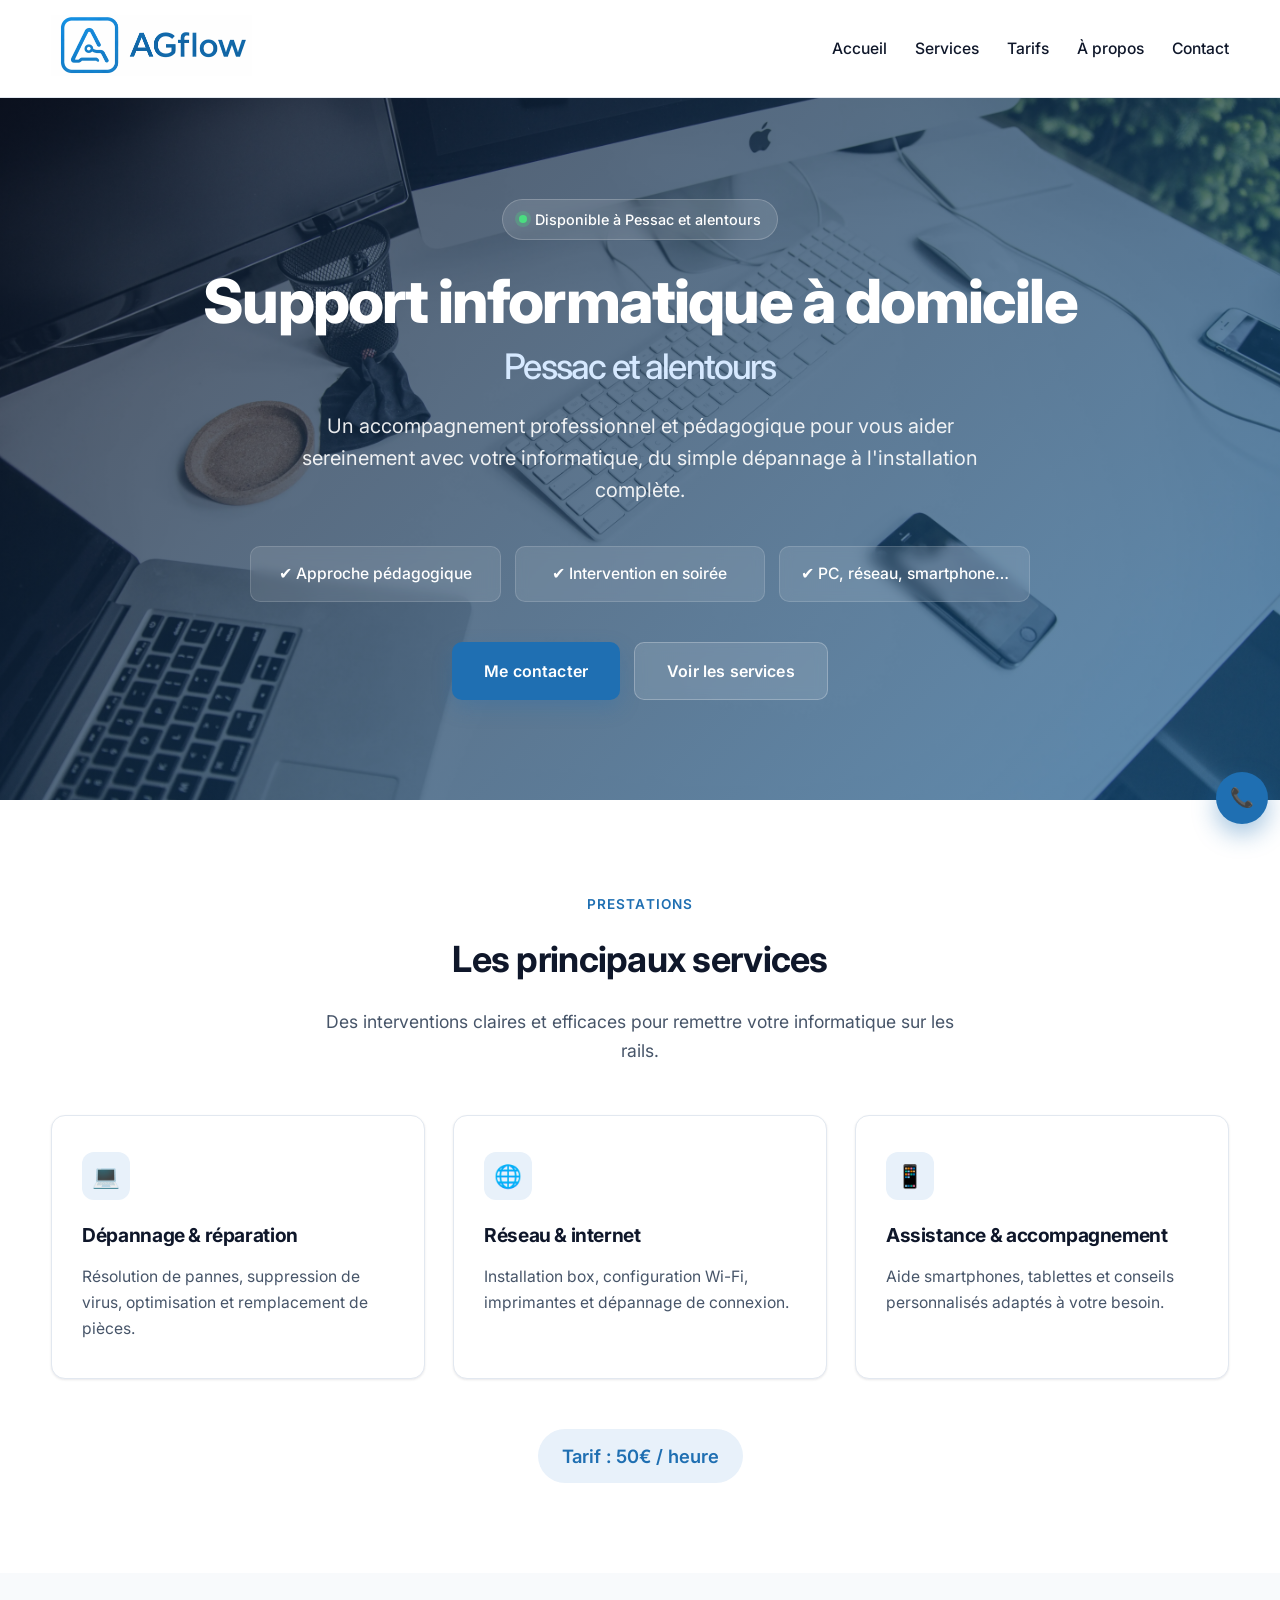
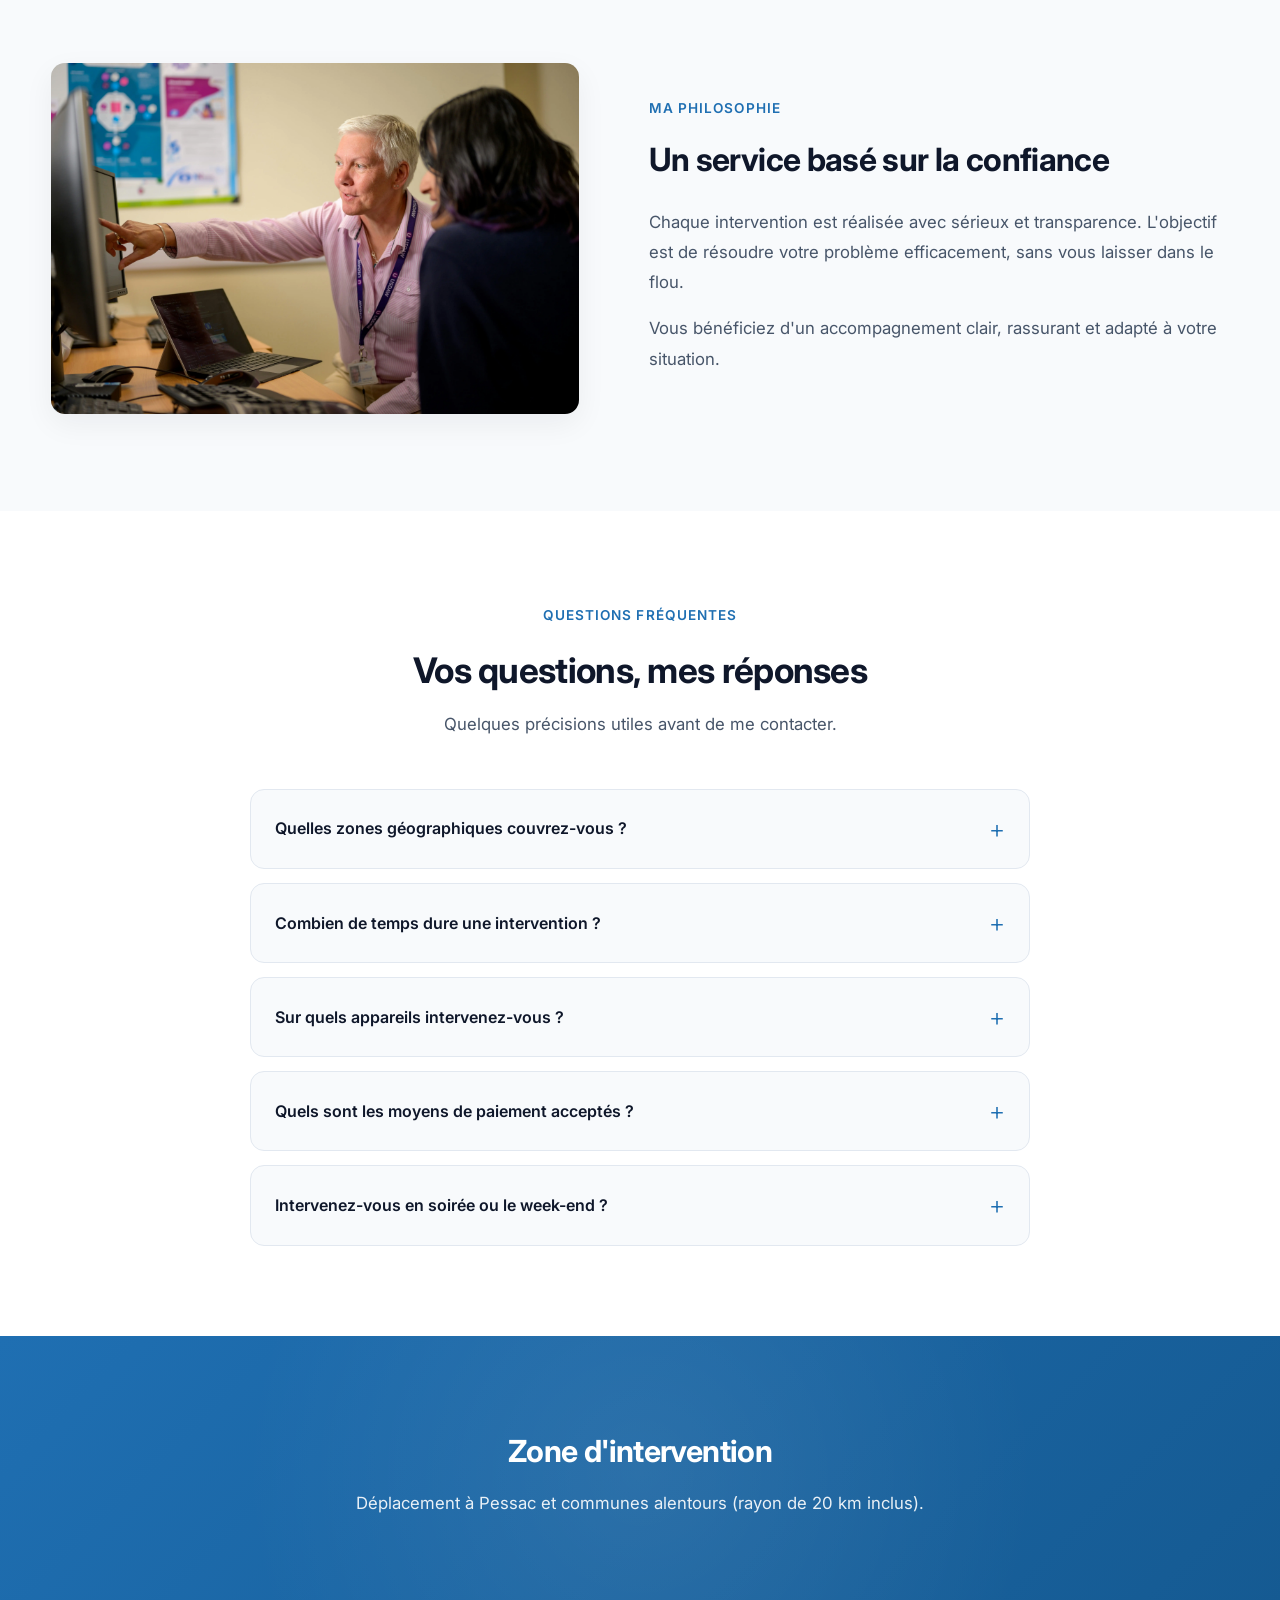
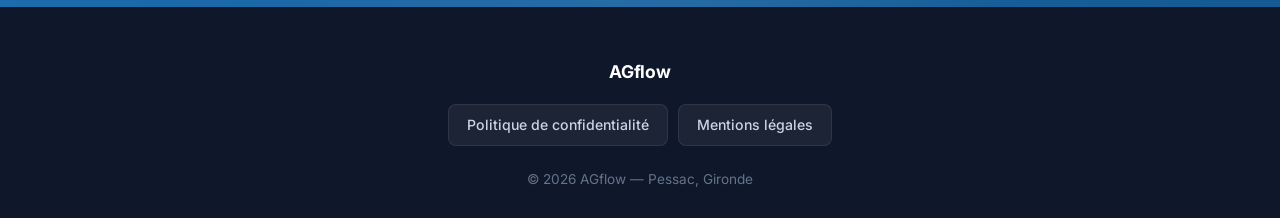
==== commit 5a13e561: "Update referencement" ====
--- a/index.html
+++ b/index.html
@@ -14,6 +14,7 @@
     <meta property="og:title" content="AGflow - Support informatique à Pessac">
     <meta property="og:description" content="Dépannage et assistance informatique à domicile à Pessac. Un accompagnement pédagogique, clair et fiable.">
     <meta property="og:image" content="images/logo.png">
+    <meta property="og:url" content="https://agflow.fr/">
     <meta property="og:locale" content="fr_FR">
 
     <!-- Twitter -->
@@ -21,6 +22,7 @@
     <meta name="twitter:title" content="AGflow - Support informatique à Pessac">
     <meta name="twitter:description" content="Dépannage et assistance informatique à domicile à Pessac et alentours.">
 
+    <link rel="canonical" href="https://agflow.fr/">
     <link rel="preconnect" href="https://fonts.googleapis.com">
     <link rel="preconnect" href="https://fonts.gstatic.com" crossorigin>
     <link href="https://fonts.googleapis.com/css2?family=Inter:wght@400;500;600;700;800&display=swap" rel="stylesheet">
@@ -69,6 +71,56 @@
       ]
     }
     </script>
+
+    <!-- FAQ Schema -->
+    <script type="application/ld+json">
+    {
+      "@context": "https://schema.org",
+      "@type": "FAQPage",
+      "mainEntity": [
+        {
+          "@type": "Question",
+          "name": "Quelles zones géographiques couvrez-vous ?",
+          "acceptedAnswer": {
+            "@type": "Answer",
+            "text": "J'interviens principalement à Pessac et dans les communes alentours (Mérignac, Talence, Gradignan, Bordeaux sud…). Un forfait déplacement minime s'applique au-delà de 20 km."
+          }
+        },
+        {
+          "@type": "Question",
+          "name": "Combien de temps dure une intervention ?",
+          "acceptedAnswer": {
+            "@type": "Answer",
+            "text": "La plupart des interventions simples (installation, configuration Wi-Fi, optimisation) prennent entre 30 minutes et 1h30. Les cas plus complexes sont évalués ensemble avant tout engagement."
+          }
+        },
+        {
+          "@type": "Question",
+          "name": "Sur quels appareils intervenez-vous ?",
+          "acceptedAnswer": {
+            "@type": "Answer",
+            "text": "PC fixes et portables (Windows, Linux, macOS), tablettes, smartphones, box internet, imprimantes, objets connectés."
+          }
+        },
+        {
+          "@type": "Question",
+          "name": "Quels sont les moyens de paiement acceptés ?",
+          "acceptedAnswer": {
+            "@type": "Answer",
+            "text": "Paiement par espèces et carte bancaire."
+          }
+        },
+        {
+          "@type": "Question",
+          "name": "Intervenez-vous en soirée ou le week-end ?",
+          "acceptedAnswer": {
+            "@type": "Answer",
+            "text": "Oui, des interventions en soirée et le samedi sont possibles selon disponibilité. N'hésitez pas à me contacter pour trouver un créneau adapté."
+          }
+        }
+      ]
+    }
+    </script>
 </head>
 <body>
 
@@ -157,7 +209,7 @@
     <div class="container pedagogie-content">
 
         <div class="pedagogie-image reveal-left">
-            <img src="images/explication.png" alt="Accompagnement informatique pédagogique à Pessac">
+            <img src="images/explication.webp" alt="Accompagnement informatique pédagogique à Pessac">
         </div>
 
         <div class="pedagogie-text reveal-right">
@@ -219,8 +271,7 @@
             <details class="faq-item">
                 <summary>Quels sont les moyens de paiement acceptés ?</summary>
                 <div class="faq-answer">
-                    Paiement par espèces, chèque ou virement bancaire après intervention.
-                    Une facture vous est systématiquement remise.
+                    Paiement par espèces et carte bancaire.
                 </div>
             </details>
 
--- a/css/style.css
+++ b/css/style.css
@@ -168,7 +168,7 @@
 /* ===================================== */
 
 .hero-home {
-    background: linear-gradient(135deg, rgba(15, 23, 42, 0.7), rgba(21, 90, 146, 0.65)), url("../images/bureau.png") center/cover no-repeat;
+    background: linear-gradient(135deg, rgba(15, 23, 42, 0.7), rgba(21, 90, 146, 0.65)), url("../images/bureau.webp") center/cover no-repeat;
     min-height: 78vh;
     display: flex;
     align-items: center;
@@ -800,7 +800,7 @@
     position: relative;
     height: 55vh;
     min-height: 380px;
-    background: linear-gradient(135deg, rgba(15, 23, 42, 0.7), rgba(21, 90, 146, 0.6)), url("../images/portable.png") center/cover no-repeat;
+    background: linear-gradient(135deg, rgba(15, 23, 42, 0.7), rgba(21, 90, 146, 0.6)), url("../images/portable.webp") center/cover no-repeat;
     display: flex;
     align-items: center;
     justify-content: center;
@@ -945,7 +945,7 @@
 
 .contact-hours {
     padding: 100px 0;
-    background: linear-gradient(135deg, rgba(15, 23, 42, 0.7), rgba(21, 90, 146, 0.65)), url("../images/contact2.png") center/cover no-repeat;
+    background: linear-gradient(135deg, rgba(15, 23, 42, 0.7), rgba(21, 90, 146, 0.65)), url("../images/contact2.webp") center/cover no-repeat;
     position: relative;
     color: white;
 }
@@ -1130,6 +1130,13 @@
     padding: 90px 0;
     position: relative;
     overflow: hidden;
+    display: flex;
+    align-items: center;
+    justify-content: center;
+}
+
+.about-cta .container {
+    width: 100%;
 }
 
 .about-cta p,
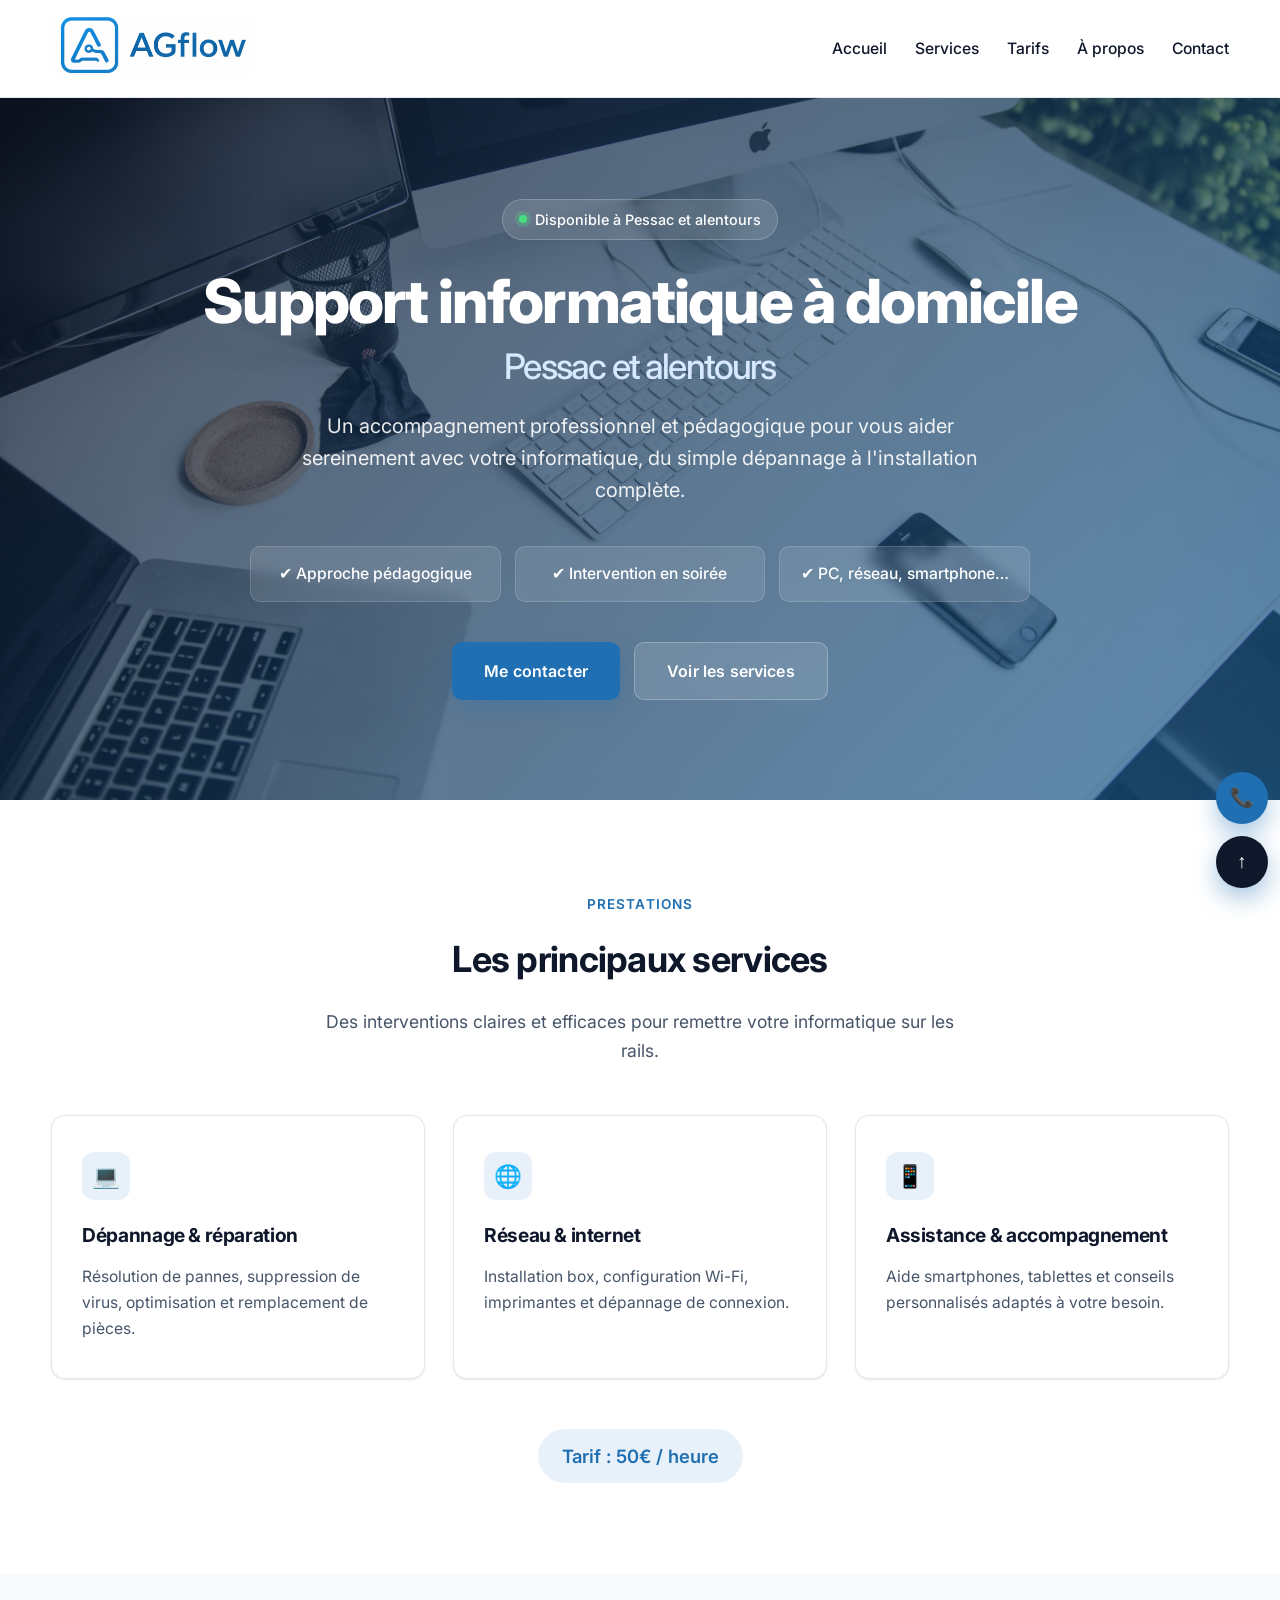
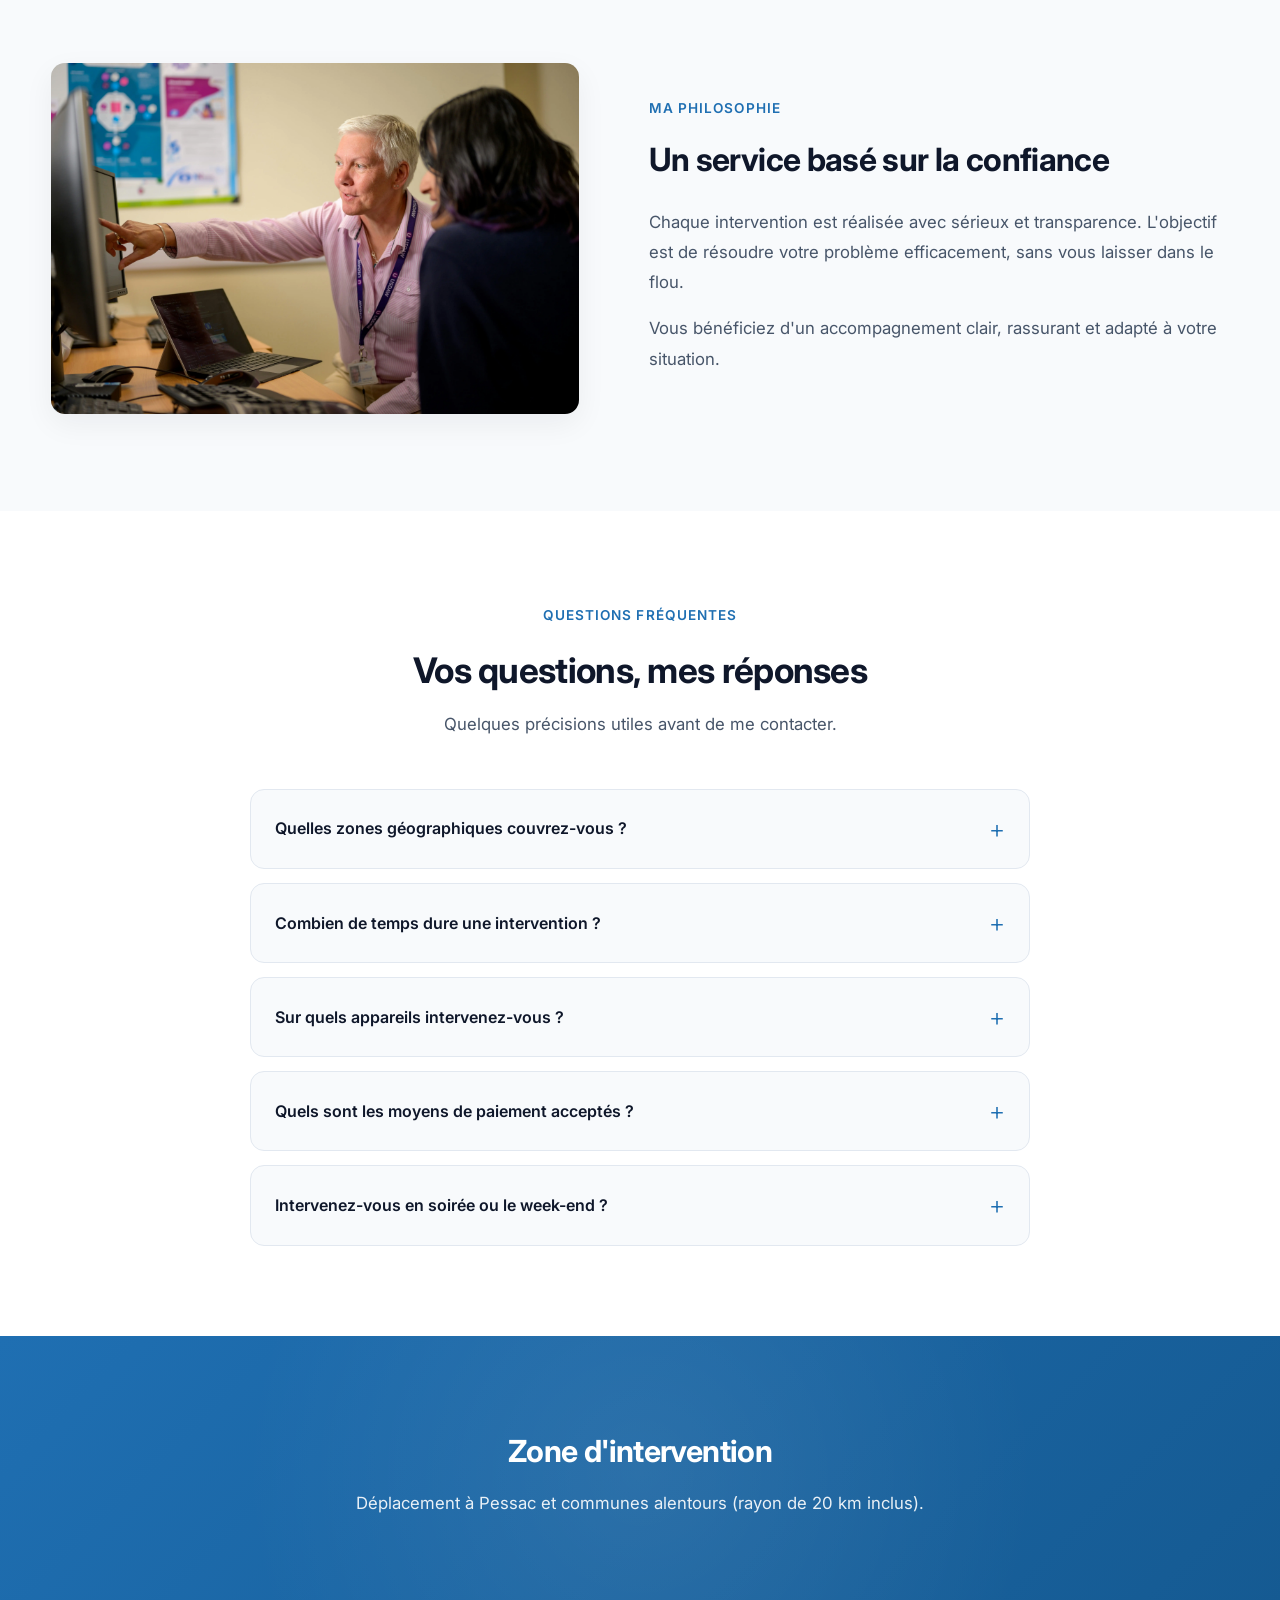
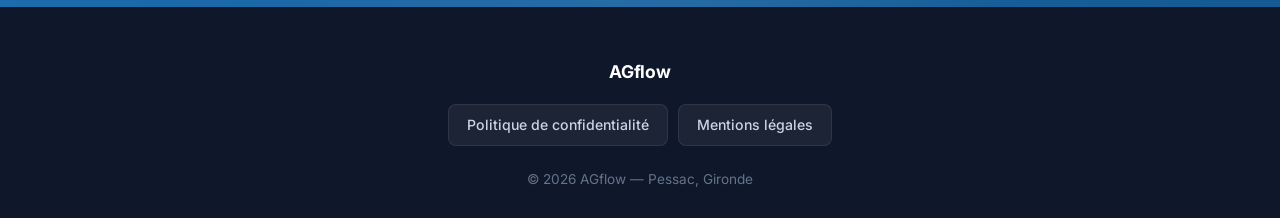
==== commit a71068f2: "correction redirection" ====
--- a/index.html
+++ b/index.html
@@ -16,6 +16,8 @@
     <meta property="og:image" content="images/logo.png">
     <meta property="og:url" content="https://agflow.fr/">
     <meta property="og:locale" content="fr_FR">
+
+    <link rel="canonical" href="https://agflow.fr/">
 
     <!-- Twitter -->
     <meta name="twitter:card" content="summary_large_image">
